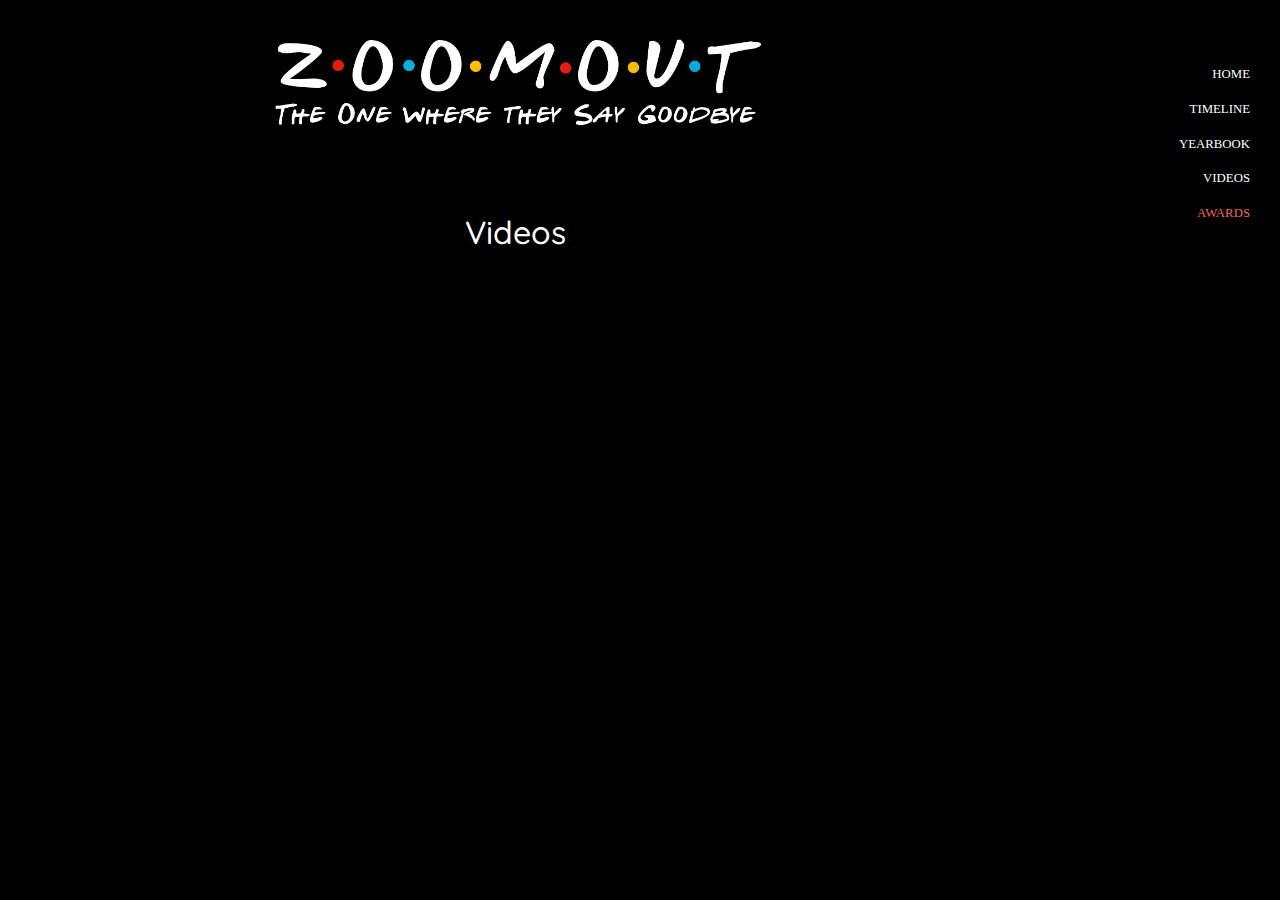
==== award.html @ 96ced358 ":lipstick: added awards page" ====
<!DOCTYPE html>
<html lang="en">
  <head>
    <title>farewell 🎁</title>
    <meta charset="utf-8" />
    <meta
      name="viewport"
      content="width=device-width, initial-scale=1, shrink-to-fit=no"
    />

    <link
      href="https://fonts.googleapis.com/css?family=Quicksand:300,400,500,700,900"
      rel="stylesheet"
    />
    <link rel="stylesheet" href="fonts/icomoon/style.css" />

    <link rel="stylesheet" href="css/bootstrap.min.css" />
    <link rel="stylesheet" href="css/magnific-popup.css" />
    <link rel="stylesheet" href="css/jquery-ui.css" />
    <link rel="stylesheet" href="css/owl.carousel.min.css" />
    <link rel="stylesheet" href="css/owl.theme.default.min.css" />

    <link rel="stylesheet" href="css/bootstrap-datepicker.css" />

    <link rel="stylesheet" href="fonts/flaticon/font/flaticon.css" />

    <link rel="stylesheet" href="css/aos.css" />
    <link rel="stylesheet" href="css/fancybox.min.css" />

    <link rel="stylesheet" href="css/style.css" />

    <!-- ZoomOut CSS & font-->
    <link rel="stylesheet" href="./css/zoomOut.css" />
    <link href="//db.onlinewebfonts.com/c/0b7d8a39b62b28cf0cfe3cea90b8baa3?family=Gabriel+Weiss'+Friends+Font" rel="stylesheet" type="text/css"/>

    <link
      rel="stylesheet"
      href="./js/venobox/venobox.css"
      type="text/css"
      media="screen"
    />
    <!-- <script src="https://code.jquery.com/jquery-1.11.3.js"></script> -->
  </head>

  <body>
    <!-- <div
      id="ctr"
      style="
        color: white;
        position: absolute;
        left: 50%;
        top: 50%;
        transform: translate(-50%, -50%);
        border: 5px solid #d3a304;
        border-radius: 4px;
        padding: 10px;
        text-align: center;
      "
    >
      <img
        style="width: 60%"
        ;
        src="./images/ZoomOut-White.png"
        style="width: auto"
      />
      <p>
        No matter where you are. Whether its a quarter mile away or half way
        across the world. We'll always be family.
      </p>
    </div> -->

    <!-- <div id="message"> -->
    <div class="site-wrap">
      <div class="site-mobile-menu">
        <div class="site-mobile-menu-header">
          <div class="site-mobile-menu-close mt-3">
            <span class="icon-close2 js-menu-toggle"></span>
          </div>
        </div>
        <div class="site-mobile-menu-body"></div>
      </div>

      <header class="header-bar d-flex d-lg-block align-items-center">
        <div class="site-logo">
          <!-- <a href="index.html">`ZoomOut`</a> -->
          <!-- <img
            data-aos="fade-up"
            style="width: 60%"
            ;
            src="./images/ZoomOut-White.png"
            style="width: auto"
          /> -->
        </div>

        <div
          class="d-inline-block d-xl-none ml-md-0 ml-auto py-3"
          style="position: relative; top: 3px"
        >
          <a href="#" class="site-menu-toggle js-menu-toggle text-white"
            ><span class="icon-menu h3"></span
          ></a>
        </div>

        <div class="main-menu">
          <ul class="js-clone-nav">
            <li><a href="index.html" class="font-class">Home</a></li>
            <li><a href="timeline.html" class="font-class">Timeline</a></li>
            <li><a href="photo.html" class="font-class">Yearbook</a></li>
            <li>
              <a href="videos.html" class="font-class">Videos</a>
            </li>
            <li class="active"><a href="award.html" class="font-class">Awards</a></li>
          </ul>
        </div>
      </header>
      <main class="main-content">
        <div class="container-fluid photos">
          <div class="row pt-4 mb-5 text-center">
            <div class="col-12">
              <!-- <h2 class="text-white mb-4">Farewell 2k21</h2> -->
              <img
                class="mb-4"
                src="./images/ZoomOut-White.png"
                style="width: 50%"
              />
            </div>
          </div>
          <h2 class="text-white text-center m-5">Videos</h2>
          <div class="row align-items-stretch videos">
            <!-- injecting videos here -->
          </div>
          <div class="row justify-content-center">
            <div class="col-md-12 text-center py-5"></div>
          </div>
        </div>
      </main>
    </div>
    <!-- </div> -->

    <script src="./js/jquery-3.3.1.min.js"></script>
    <script src="./js/jquery-migrate-3.0.1.min.js"></script>
    <script src="./js/jquery-ui.js"></script>
    <script src="./js/popper.min.js"></script>
    <script src="./js/bootstrap.min.js"></script>
    <script src="./js/owl.carousel.min.js"></script>
    <script src="./js/jquery.stellar.min.js"></script>
    <script src="./js/jquery.countdown.min.js"></script>
    <script src="./js/jquery.magnific-popup.min.js"></script>
    <script src="./js/bootstrap-datepicker.min.js"></script>
    <script src="./js/aos.js"></script>
    <script src="./js/jquery.fancybox.min.js"></script>
    <script type="text/javascript" src="./js/venobox/venobox.min.js"></script>
    <script src="./js/main.js"></script>
    <script src=".//js/display.image.js"></script>
  </body>
</html>
---- fonts/icomoon/style.css ----
@font-face {
  font-family: 'icomoon';
  src:  url('fonts/icomoon.eot?10si43');
  src:  url('fonts/icomoon.eot?10si43#iefix') format('embedded-opentype'),
    url('fonts/icomoon.ttf?10si43') format('truetype'),
    url('fonts/icomoon.woff?10si43') format('woff'),
    url('fonts/icomoon.svg?10si43#icomoon') format('svg');
  font-weight: normal;
  font-style: normal;
}

[class^="icon-"], [class*=" icon-"] {
  /* use !important to prevent issues with browser extensions that change fonts */
  font-family: 'icomoon' !important;
  speak-as: none;
  font-style: normal;
  font-weight: normal;
  font-variant: normal;
  text-transform: none;
  line-height: 1;

  /* Better Font Rendering =========== */
  -webkit-font-smoothing: antialiased;
  -moz-osx-font-smoothing: grayscale;
}

.icon-asterisk:before {
  content: "\f069";
}
.icon-plus:before {
  content: "\f067";
}
.icon-question:before {
  content: "\f128";
}
.icon-minus:before {
  content: "\f068";
}
.icon-glass:before {
  content: "\f000";
}
.icon-music:before {
  content: "\f001";
}
.icon-search:before {
  content: "\f002";
}
.icon-envelope-o:before {
  content: "\f003";
}
.icon-heart:before {
  content: "\f004";
}
.icon-star:before {
  content: "\f005";
}
.icon-star-o:before {
  content: "\f006";
}
.icon-user:before {
  content: "\f007";
}
.icon-film:before {
  content: "\f008";
}
.icon-th-large:before {
  content: "\f009";
}
.icon-th:before {
  content: "\f00a";
}
.icon-th-list:before {
  content: "\f00b";
}
.icon-check:before {
  content: "\f00c";
}
.icon-close:before {
  content: "\f00d";
}
.icon-remove:before {
  content: "\f00d";
}
.icon-times:before {
  content: "\f00d";
}
.icon-search-plus:before {
  content: "\f00e";
}
.icon-search-minus:before {
  content: "\f010";
}
.icon-power-off:before {
  content: "\f011";
}
.icon-signal:before {
  content: "\f012";
}
.icon-cog:before {
  content: "\f013";
}
.icon-gear:before {
  content: "\f013";
}
.icon-trash-o:before {
  content: "\f014";
}
.icon-home:before {
  content: "\f015";
}
.icon-file-o:before {
  content: "\f016";
}
.icon-clock-o:before {
  content: "\f017";
}
.icon-road:before {
  content: "\f018";
}
.icon-download:before {
  content: "\f019";
}
.icon-arrow-circle-o-down:before {
  content: "\f01a";
}
.icon-arrow-circle-o-up:before {
  content: "\f01b";
}
.icon-inbox:before {
  content: "\f01c";
}
.icon-play-circle-o:before {
  content: "\f01d";
}
.icon-repeat:before {
  content: "\f01e";
}
.icon-rotate-right:before {
  content: "\f01e";
}
.icon-refresh:before {
  content: "\f021";
}
.icon-list-alt:before {
  content: "\f022";
}
.icon-lock:before {
  content: "\f023";
}
.icon-flag:before {
  content: "\f024";
}
.icon-headphones:before {
  content: "\f025";
}
.icon-volume-off:before {
  content: "\f026";
}
.icon-volume-down:before {
  content: "\f027";
}
.icon-volume-up:before {
  content: "\f028";
}
.icon-qrcode:before {
  content: "\f029";
}
.icon-barcode:before {
  content: "\f02a";
}
.icon-tag:before {
  content: "\f02b";
}
.icon-tags:before {
  content: "\f02c";
}
.icon-book:before {
  content: "\f02d";
}
.icon-bookmark:before {
  content: "\f02e";
}
.icon-print:before {
  content: "\f02f";
}
.icon-camera:before {
  content: "\f030";
}
.icon-font:before {
  content: "\f031";
}
.icon-bold:before {
  content: "\f032";
}
.icon-italic:before {
  content: "\f033";
}
.icon-text-height:before {
  content: "\f034";
}
.icon-text-width:before {
  content: "\f035";
}
.icon-align-left:before {
  content: "\f036";
}
.icon-align-center:before {
  content: "\f037";
}
.icon-align-right:before {
  content: "\f038";
}
.icon-align-justify:before {
  content: "\f039";
}
.icon-list:before {
  content: "\f03a";
}
.icon-dedent:before {
  content: "\f03b";
}
.icon-outdent:before {
  content: "\f03b";
}
.icon-indent:before {
  content: "\f03c";
}
.icon-video-camera:before {
  content: "\f03d";
}
.icon-image:before {
  content: "\f03e";
}
.icon-photo:before {
  content: "\f03e";
}
.icon-picture-o:before {
  content: "\f03e";
}
.icon-pencil:before {
  content: "\f040";
}
.icon-map-marker:before {
  content: "\f041";
}
.icon-adjust:before {
  content: "\f042";
}
.icon-tint:before {
  content: "\f043";
}
.icon-edit:before {
  content: "\f044";
}
.icon-pencil-square-o:before {
  content: "\f044";
}
.icon-share-square-o:before {
  content: "\f045";
}
.icon-check-square-o:before {
  content: "\f046";
}
.icon-arrows:before {
  content: "\f047";
}
.icon-step-backward:before {
  content: "\f048";
}
.icon-fast-backward:before {
  content: "\f049";
}
.icon-backward:before {
  content: "\f04a";
}
.icon-play:before {
  content: "\f04b";
}
.icon-pause:before {
  content: "\f04c";
}
.icon-stop:before {
  content: "\f04d";
}
.icon-forward:before {
  content: "\f04e";
}
.icon-fast-forward:before {
  content: "\f050";
}
.icon-step-forward:before {
  content: "\f051";
}
.icon-eject:before {
  content: "\f052";
}
.icon-chevron-left:before {
  content: "\f053";
}
.icon-chevron-right:before {
  content: "\f054";
}
.icon-plus-circle:before {
  content: "\f055";
}
.icon-minus-circle:before {
  content: "\f056";
}
.icon-times-circle:before {
  content: "\f057";
}
.icon-check-circle:before {
  content: "\f058";
}
.icon-question-circle:before {
  content: "\f059";
}
.icon-info-circle:before {
  content: "\f05a";
}
.icon-crosshairs:before {
  content: "\f05b";
}
.icon-times-circle-o:before {
  content: "\f05c";
}
.icon-check-circle-o:before {
  content: "\f05d";
}
.icon-ban:before {
  content: "\f05e";
}
.icon-arrow-left:before {
  content: "\f060";
}
.icon-arrow-right:before {
  content: "\f061";
}
.icon-arrow-up:before {
  content: "\f062";
}
.icon-arrow-down:before {
  content: "\f063";
}
.icon-mail-forward:before {
  content: "\f064";
}
.icon-share:before {
  content: "\f064";
}
.icon-expand:before {
  content: "\f065";
}
.icon-compress:before {
  content: "\f066";
}
.icon-exclamation-circle:before {
  content: "\f06a";
}
.icon-gift:before {
  content: "\f06b";
}
.icon-leaf:before {
  content: "\f06c";
}
.icon-fire:before {
  content: "\f06d";
}
.icon-eye:before {
  content: "\f06e";
}
.icon-eye-slash:before {
  content: "\f070";
}
.icon-exclamation-triangle:before {
  content: "\f071";
}
.icon-warning:before {
  content: "\f071";
}
.icon-plane:before {
  content: "\f072";
}
.icon-calendar:before {
  content: "\f073";
}
.icon-random:before {
  content: "\f074";
}
.icon-comment:before {
  content: "\f075";
}
.icon-magnet:before {
  content: "\f076";
}
.icon-chevron-up:before {
  content: "\f077";
}
.icon-chevron-down:before {
  content: "\f078";
}
.icon-retweet:before {
  content: "\f079";
}
.icon-shopping-cart:before {
  content: "\f07a";
}
.icon-folder:before {
  content: "\f07b";
}
.icon-folder-open:before {
  content: "\f07c";
}
.icon-arrows-v:before {
  content: "\f07d";
}
.icon-arrows-h:before {
  content: "\f07e";
}
.icon-bar-chart:before {
  content: "\f080";
}
.icon-bar-chart-o:before {
  content: "\f080";
}
.icon-twitter-square:before {
  content: "\f081";
}
.icon-facebook-square:before {
  content: "\f082";
}
.icon-camera-retro:before {
  content: "\f083";
}
.icon-key:before {
  content: "\f084";
}
.icon-cogs:before {
  content: "\f085";
}
.icon-gears:before {
  content: "\f085";
}
.icon-comments:before {
  content: "\f086";
}
.icon-thumbs-o-up:before {
  content: "\f087";
}
.icon-thumbs-o-down:before {
  content: "\f088";
}
.icon-star-half:before {
  content: "\f089";
}
.icon-heart-o:before {
  content: "\f08a";
}
.icon-sign-out:before {
  content: "\f08b";
}
.icon-linkedin-square:before {
  content: "\f08c";
}
.icon-thumb-tack:before {
  content: "\f08d";
}
.icon-external-link:before {
  content: "\f08e";
}
.icon-sign-in:before {
  content: "\f090";
}
.icon-trophy:before {
  content: "\f091";
}
.icon-github-square:before {
  content: "\f092";
}
.icon-upload:before {
  content: "\f093";
}
.icon-lemon-o:before {
  content: "\f094";
}
.icon-phone:before {
  content: "\f095";
}
.icon-square-o:before {
  content: "\f096";
}
.icon-bookmark-o:before {
  content: "\f097";
}
.icon-phone-square:before {
  content: "\f098";
}
.icon-twitter:before {
  content: "\f099";
}
.icon-facebook:before {
  content: "\f09a";
}
.icon-facebook-f:before {
  content: "\f09a";
}
.icon-github:before {
  content: "\f09b";
}
.icon-unlock:before {
  content: "\f09c";
}
.icon-credit-card:before {
  content: "\f09d";
}
.icon-feed:before {
  content: "\f09e";
}
.icon-rss:before {
  content: "\f09e";
}
.icon-hdd-o:before {
  content: "\f0a0";
}
.icon-bullhorn:before {
  content: "\f0a1";
}
.icon-bell-o:before {
  content: "\f0a2";
}
.icon-certificate:before {
  content: "\f0a3";
}
.icon-hand-o-right:before {
  content: "\f0a4";
}
.icon-hand-o-left:before {
  content: "\f0a5";
}
.icon-hand-o-up:before {
  content: "\f0a6";
}
.icon-hand-o-down:before {
  content: "\f0a7";
}
.icon-arrow-circle-left:before {
  content: "\f0a8";
}
.icon-arrow-circle-right:before {
  content: "\f0a9";
}
.icon-arrow-circle-up:before {
  content: "\f0aa";
}
.icon-arrow-circle-down:before {
  content: "\f0ab";
}
.icon-globe:before {
  content: "\f0ac";
}
.icon-wrench:before {
  content: "\f0ad";
}
.icon-tasks:before {
  content: "\f0ae";
}
.icon-filter:before {
  content: "\f0b0";
}
.icon-briefcase:before {
  content: "\f0b1";
}
.icon-arrows-alt:before {
  content: "\f0b2";
}
.icon-group:before {
  content: "\f0c0";
}
.icon-users:before {
  content: "\f0c0";
}
.icon-chain:before {
  content: "\f0c1";
}
.icon-link:before {
  content: "\f0c1";
}
.icon-cloud:before {
  content: "\f0c2";
}
.icon-flask:before {
  content: "\f0c3";
}
.icon-cut:before {
  content: "\f0c4";
}
.icon-scissors:before {
  content: "\f0c4";
}
.icon-copy:before {
  content: "\f0c5";
}
.icon-files-o:before {
  content: "\f0c5";
}
.icon-paperclip:before {
  content: "\f0c6";
}
.icon-floppy-o:before {
  content: "\f0c7";
}
.icon-save:before {
  content: "\f0c7";
}
.icon-square:before {
  content: "\f0c8";
}
.icon-bars:before {
  content: "\f0c9";
}
.icon-navicon:before {
  content: "\f0c9";
}
.icon-reorder:before {
  content: "\f0c9";
}
.icon-list-ul:before {
  content: "\f0ca";
}
.icon-list-ol:before {
  content: "\f0cb";
}
.icon-strikethrough:before {
  content: "\f0cc";
}
.icon-underline:before {
  content: "\f0cd";
}
.icon-table:before {
  content: "\f0ce";
}
.icon-magic:before {
  content: "\f0d0";
}
.icon-truck:before {
  content: "\f0d1";
}
.icon-pinterest:before {
  content: "\f0d2";
}
.icon-pinterest-square:before {
  content: "\f0d3";
}
.icon-google-plus-square:before {
  content: "\f0d4";
}
.icon-google-plus:before {
  content: "\f0d5";
}
.icon-money:before {
  content: "\f0d6";
}
.icon-caret-down:before {
  content: "\f0d7";
}
.icon-caret-up:before {
  content: "\f0d8";
}
.icon-caret-left:before {
  content: "\f0d9";
}
.icon-caret-right:before {
  content: "\f0da";
}
.icon-columns:before {
  content: "\f0db";
}
.icon-sort:before {
  content: "\f0dc";
}
.icon-unsorted:before {
  content: "\f0dc";
}
.icon-sort-desc:before {
  content: "\f0dd";
}
.icon-sort-down:before {
  content: "\f0dd";
}
.icon-sort-asc:before {
  content: "\f0de";
}
.icon-sort-up:before {
  content: "\f0de";
}
.icon-envelope:before {
  content: "\f0e0";
}
.icon-linkedin:before {
  content: "\f0e1";
}
.icon-rotate-left:before {
  content: "\f0e2";
}
.icon-undo:before {
  content: "\f0e2";
}
.icon-gavel:before {
  content: "\f0e3";
}
.icon-legal:before {
  content: "\f0e3";
}
.icon-dashboard:before {
  content: "\f0e4";
}
.icon-tachometer:before {
  content: "\f0e4";
}
.icon-comment-o:before {
  content: "\f0e5";
}
.icon-comments-o:before {
  content: "\f0e6";
}
.icon-bolt:before {
  content: "\f0e7";
}
.icon-flash:before {
  content: "\f0e7";
}
.icon-sitemap:before {
  content: "\f0e8";
}
.icon-umbrella:before {
  content: "\f0e9";
}
.icon-clipboard:before {
  content: "\f0ea";
}
.icon-paste:before {
  content: "\f0ea";
}
.icon-lightbulb-o:before {
  content: "\f0eb";
}
.icon-exchange:before {
  content: "\f0ec";
}
.icon-cloud-download:before {
  content: "\f0ed";
}
.icon-cloud-upload:before {
  content: "\f0ee";
}
.icon-user-md:before {
  content: "\f0f0";
}
.icon-stethoscope:before {
  content: "\f0f1";
}
.icon-suitcase:before {
  content: "\f0f2";
}
.icon-bell:before {
  content: "\f0f3";
}
.icon-coffee:before {
  content: "\f0f4";
}
.icon-cutlery:before {
  content: "\f0f5";
}
.icon-file-text-o:before {
  content: "\f0f6";
}
.icon-building-o:before {
  content: "\f0f7";
}
.icon-hospital-o:before {
  content: "\f0f8";
}
.icon-ambulance:before {
  content: "\f0f9";
}
.icon-medkit:before {
  content: "\f0fa";
}
.icon-fighter-jet:before {
  content: "\f0fb";
}
.icon-beer:before {
  content: "\f0fc";
}
.icon-h-square:before {
  content: "\f0fd";
}
.icon-plus-square:before {
  content: "\f0fe";
}
.icon-angle-double-left:before {
  content: "\f100";
}
.icon-angle-double-right:before {
  content: "\f101";
}
.icon-angle-double-up:before {
  content: "\f102";
}
.icon-angle-double-down:before {
  content: "\f103";
}
.icon-angle-left:before {
  content: "\f104";
}
.icon-angle-right:before {
  content: "\f105";
}
.icon-angle-up:before {
  content: "\f106";
}
.icon-angle-down:before {
  content: "\f107";
}
.icon-desktop:before {
  content: "\f108";
}
.icon-laptop:before {
  content: "\f109";
}
.icon-tablet:before {
  content: "\f10a";
}
.icon-mobile:before {
  content: "\f10b";
}
.icon-mobile-phone:before {
  content: "\f10b";
}
.icon-circle-o:before {
  content: "\f10c";
}
.icon-quote-left:before {
  content: "\f10d";
}
.icon-quote-right:before {
  content: "\f10e";
}
.icon-spinner:before {
  content: "\f110";
}
.icon-circle:before {
  content: "\f111";
}
.icon-mail-reply:before {
  content: "\f112";
}
.icon-reply:before {
  content: "\f112";
}
.icon-github-alt:before {
  content: "\f113";
}
.icon-folder-o:before {
  content: "\f114";
}
.icon-folder-open-o:before {
  content: "\f115";
}
.icon-smile-o:before {
  content: "\f118";
}
.icon-frown-o:before {
  content: "\f119";
}
.icon-meh-o:before {
  content: "\f11a";
}
.icon-gamepad:before {
  content: "\f11b";
}
.icon-keyboard-o:before {
  content: "\f11c";
}
.icon-flag-o:before {
  content: "\f11d";
}
.icon-flag-checkered:before {
  content: "\f11e";
}
.icon-terminal:before {
  content: "\f120";
}
.icon-code:before {
  content: "\f121";
}
.icon-mail-reply-all:before {
  content: "\f122";
}
.icon-reply-all:before {
  content: "\f122";
}
.icon-star-half-empty:before {
  content: "\f123";
}
.icon-star-half-full:before {
  content: "\f123";
}
.icon-star-half-o:before {
  content: "\f123";
}
.icon-location-arrow:before {
  content: "\f124";
}
.icon-crop:before {
  content: "\f125";
}
.icon-code-fork:before {
  content: "\f126";
}
.icon-chain-broken:before {
  content: "\f127";
}
.icon-unlink:before {
  content: "\f127";
}
.icon-info:before {
  content: "\f129";
}
.icon-exclamation:before {
  content: "\f12a";
}
.icon-superscript:before {
  content: "\f12b";
}
.icon-subscript:before {
  content: "\f12c";
}
.icon-eraser:before {
  content: "\f12d";
}
.icon-puzzle-piece:before {
  content: "\f12e";
}
.icon-microphone:before {
  content: "\f130";
}
.icon-microphone-slash:before {
  content: "\f131";
}
.icon-shield:before {
  content: "\f132";
}
.icon-calendar-o:before {
  content: "\f133";
}
.icon-fire-extinguisher:before {
  content: "\f134";
}
.icon-rocket:before {
  content: "\f135";
}
.icon-maxcdn:before {
  content: "\f136";
}
.icon-chevron-circle-left:before {
  content: "\f137";
}
.icon-chevron-circle-right:before {
  content: "\f138";
}
.icon-chevron-circle-up:before {
  content: "\f139";
}
.icon-chevron-circle-down:before {
  content: "\f13a";
}
.icon-html5:before {
  content: "\f13b";
}
.icon-css3:before {
  content: "\f13c";
}
.icon-anchor:before {
  content: "\f13d";
}
.icon-unlock-alt:before {
  content: "\f13e";
}
.icon-bullseye:before {
  content: "\f140";
}
.icon-ellipsis-h:before {
  content: "\f141";
}
.icon-ellipsis-v:before {
  content: "\f142";
}
.icon-rss-square:before {
  content: "\f143";
}
.icon-play-circle:before {
  content: "\f144";
}
.icon-ticket:before {
  content: "\f145";
}
.icon-minus-square:before {
  content: "\f146";
}
.icon-minus-square-o:before {
  content: "\f147";
}
.icon-level-up:before {
  content: "\f148";
}
.icon-level-down:before {
  content: "\f149";
}
.icon-check-square:before {
  content: "\f14a";
}
.icon-pencil-square:before {
  content: "\f14b";
}
.icon-external-link-square:before {
  content: "\f14c";
}
.icon-share-square:before {
  content: "\f14d";
}
.icon-compass:before {
  content: "\f14e";
}
.icon-caret-square-o-down:before {
  content: "\f150";
}
.icon-toggle-down:before {
  content: "\f150";
}
.icon-caret-square-o-up:before {
  content: "\f151";
}
.icon-toggle-up:before {
  content: "\f151";
}
.icon-caret-square-o-right:before {
  content: "\f152";
}
.icon-toggle-right:before {
  content: "\f152";
}
.icon-eur:before {
  content: "\f153";
}
.icon-euro:before {
  content: "\f153";
}
.icon-gbp:before {
  content: "\f154";
}
.icon-dollar:before {
  content: "\f155";
}
.icon-usd:before {
  content: "\f155";
}
.icon-inr:before {
  content: "\f156";
}
.icon-rupee:before {
  content: "\f156";
}
.icon-cny:before {
  content: "\f157";
}
.icon-jpy:before {
  content: "\f157";
}
.icon-rmb:before {
  content: "\f157";
}
.icon-yen:before {
  content: "\f157";
}
.icon-rouble:before {
  content: "\f158";
}
.icon-rub:before {
  content: "\f158";
}
.icon-ruble:before {
  content: "\f158";
}
.icon-krw:before {
  content: "\f159";
}
.icon-won:before {
  content: "\f159";
}
.icon-bitcoin:before {
  content: "\f15a";
}
.icon-btc:before {
  content: "\f15a";
}
.icon-file:before {
  content: "\f15b";
}
.icon-file-text:before {
  content: "\f15c";
}
.icon-sort-alpha-asc:before {
  content: "\f15d";
}
.icon-sort-alpha-desc:before {
  content: "\f15e";
}
.icon-sort-amount-asc:before {
  content: "\f160";
}
.icon-sort-amount-desc:before {
  content: "\f161";
}
.icon-sort-numeric-asc:before {
  content: "\f162";
}
.icon-sort-numeric-desc:before {
  content: "\f163";
}
.icon-thumbs-up:before {
  content: "\f164";
}
.icon-thumbs-down:before {
  content: "\f165";
}
.icon-youtube-square:before {
  content: "\f166";
}
.icon-youtube:before {
  content: "\f167";
}
.icon-xing:before {
  content: "\f168";
}
.icon-xing-square:before {
  content: "\f169";
}
.icon-youtube-play:before {
  content: "\f16a";
}
.icon-dropbox:before {
  content: "\f16b";
}
.icon-stack-overflow:before {
  content: "\f16c";
}
.icon-instagram:before {
  content: "\f16d";
}
.icon-flickr:before {
  content: "\f16e";
}
.icon-adn:before {
  content: "\f170";
}
.icon-bitbucket:before {
  content: "\f171";
}
.icon-bitbucket-square:before {
  content: "\f172";
}
.icon-tumblr:before {
  content: "\f173";
}
.icon-tumblr-square:before {
  content: "\f174";
}
.icon-long-arrow-down:before {
  content: "\f175";
}
.icon-long-arrow-up:before {
  content: "\f176";
}
.icon-long-arrow-left:before {
  content: "\f177";
}
.icon-long-arrow-right:before {
  content: "\f178";
}
.icon-apple:before {
  content: "\f179";
}
.icon-windows:before {
  content: "\f17a";
}
.icon-android:before {
  content: "\f17b";
}
.icon-linux:before {
  content: "\f17c";
}
.icon-dribbble:before {
  content: "\f17d";
}
.icon-skype:before {
  content: "\f17e";
}
.icon-foursquare:before {
  content: "\f180";
}
.icon-trello:before {
  content: "\f181";
}
.icon-female:before {
  content: "\f182";
}
.icon-male:before {
  content: "\f183";
}
.icon-gittip:before {
  content: "\f184";
}
.icon-gratipay:before {
  content: "\f184";
}
.icon-sun-o:before {
  content: "\f185";
}
.icon-moon-o:before {
  content: "\f186";
}
.icon-archive:before {
  content: "\f187";
}
.icon-bug:before {
  content: "\f188";
}
.icon-vk:before {
  content: "\f189";
}
.icon-weibo:before {
  content: "\f18a";
}
.icon-renren:before {
  content: "\f18b";
}
.icon-pagelines:before {
  content: "\f18c";
}
.icon-stack-exchange:before {
  content: "\f18d";
}
.icon-arrow-circle-o-right:before {
  content: "\f18e";
}
.icon-arrow-circle-o-left:before {
  content: "\f190";
}
.icon-caret-square-o-left:before {
  content: "\f191";
}
.icon-toggle-left:before {
  content: "\f191";
}
.icon-dot-circle-o:before {
  content: "\f192";
}
.icon-wheelchair:before {
  content: "\f193";
}
.icon-vimeo-square:before {
  content: "\f194";
}
.icon-try:before {
  content: "\f195";
}
.icon-turkish-lira:before {
  content: "\f195";
}
.icon-plus-square-o:before {
  content: "\f196";
}
.icon-space-shuttle:before {
  content: "\f197";
}
.icon-slack:before {
  content: "\f198";
}
.icon-envelope-square:before {
  content: "\f199";
}
.icon-wordpress:before {
  content: "\f19a";
}
.icon-openid:before {
  content: "\f19b";
}
.icon-bank:before {
  content: "\f19c";
}
.icon-institution:before {
  content: "\f19c";
}
.icon-university:before {
  content: "\f19c";
}
.icon-graduation-cap:before {
  content: "\f19d";
}
.icon-mortar-board:before {
  content: "\f19d";
}
.icon-yahoo:before {
  content: "\f19e";
}
.icon-google:before {
  content: "\f1a0";
}
.icon-reddit:before {
  content: "\f1a1";
}
.icon-reddit-square:before {
  content: "\f1a2";
}
.icon-stumbleupon-circle:before {
  content: "\f1a3";
}
.icon-stumbleupon:before {
  content: "\f1a4";
}
.icon-delicious:before {
  content: "\f1a5";
}
.icon-digg:before {
  content: "\f1a6";
}
.icon-pied-piper-pp:before {
  content: "\f1a7";
}
.icon-pied-piper-alt:before {
  content: "\f1a8";
}
.icon-drupal:before {
  content: "\f1a9";
}
.icon-joomla:before {
  content: "\f1aa";
}
.icon-language:before {
  content: "\f1ab";
}
.icon-fax:before {
  content: "\f1ac";
}
.icon-building:before {
  content: "\f1ad";
}
.icon-child:before {
  content: "\f1ae";
}
.icon-paw:before {
  content: "\f1b0";
}
.icon-spoon:before {
  content: "\f1b1";
}
.icon-cube:before {
  content: "\f1b2";
}
.icon-cubes:before {
  content: "\f1b3";
}
.icon-behance:before {
  content: "\f1b4";
}
.icon-behance-square:before {
  content: "\f1b5";
}
.icon-steam:before {
  content: "\f1b6";
}
.icon-steam-square:before {
  content: "\f1b7";
}
.icon-recycle:before {
  content: "\f1b8";
}
.icon-automobile:before {
  content: "\f1b9";
}
.icon-car:before {
  content: "\f1b9";
}
.icon-cab:before {
  content: "\f1ba";
}
.icon-taxi:before {
  content: "\f1ba";
}
.icon-tree:before {
  content: "\f1bb";
}
.icon-spotify:before {
  content: "\f1bc";
}
.icon-deviantart:before {
  content: "\f1bd";
}
.icon-soundcloud:before {
  content: "\f1be";
}
.icon-database:before {
  content: "\f1c0";
}
.icon-file-pdf-o:before {
  content: "\f1c1";
}
.icon-file-word-o:before {
  content: "\f1c2";
}
.icon-file-excel-o:before {
  content: "\f1c3";
}
.icon-file-powerpoint-o:before {
  content: "\f1c4";
}
.icon-file-image-o:before {
  content: "\f1c5";
}
.icon-file-photo-o:before {
  content: "\f1c5";
}
.icon-file-picture-o:before {
  content: "\f1c5";
}
.icon-file-archive-o:before {
  content: "\f1c6";
}
.icon-file-zip-o:before {
  content: "\f1c6";
}
.icon-file-audio-o:before {
  content: "\f1c7";
}
.icon-file-sound-o:before {
  content: "\f1c7";
}
.icon-file-movie-o:before {
  content: "\f1c8";
}
.icon-file-video-o:before {
  content: "\f1c8";
}
.icon-file-code-o:before {
  content: "\f1c9";
}
.icon-vine:before {
  content: "\f1ca";
}
.icon-codepen:before {
  content: "\f1cb";
}
.icon-jsfiddle:before {
  content: "\f1cc";
}
.icon-life-bouy:before {
  content: "\f1cd";
}
.icon-life-buoy:before {
  content: "\f1cd";
}
.icon-life-ring:before {
  content: "\f1cd";
}
.icon-life-saver:before {
  content: "\f1cd";
}
.icon-support:before {
  content: "\f1cd";
}
.icon-circle-o-notch:before {
  content: "\f1ce";
}
.icon-ra:before {
  content: "\f1d0";
}
.icon-rebel:before {
  content: "\f1d0";
}
.icon-resistance:before {
  content: "\f1d0";
}
.icon-empire:before {
  content: "\f1d1";
}
.icon-ge:before {
  content: "\f1d1";
}
.icon-git-square:before {
  content: "\f1d2";
}
.icon-git:before {
  content: "\f1d3";
}
.icon-hacker-news:before {
  content: "\f1d4";
}
.icon-y-combinator-square:before {
  content: "\f1d4";
}
.icon-yc-square:before {
  content: "\f1d4";
}
.icon-tencent-weibo:before {
  content: "\f1d5";
}
.icon-qq:before {
  content: "\f1d6";
}
.icon-wechat:before {
  content: "\f1d7";
}
.icon-weixin:before {
  content: "\f1d7";
}
.icon-paper-plane:before {
  content: "\f1d8";
}
.icon-send:before {
  content: "\f1d8";
}
.icon-paper-plane-o:before {
  content: "\f1d9";
}
.icon-send-o:before {
  content: "\f1d9";
}
.icon-history:before {
  content: "\f1da";
}
.icon-circle-thin:before {
  content: "\f1db";
}
.icon-header:before {
  content: "\f1dc";
}
.icon-paragraph:before {
  content: "\f1dd";
}
.icon-sliders:before {
  content: "\f1de";
}
.icon-share-alt:before {
  content: "\f1e0";
}
.icon-share-alt-square:before {
  content: "\f1e1";
}
.icon-bomb:before {
  content: "\f1e2";
}
.icon-futbol-o:before {
  content: "\f1e3";
}
.icon-soccer-ball-o:before {
  content: "\f1e3";
}
.icon-tty:before {
  content: "\f1e4";
}
.icon-binoculars:before {
  content: "\f1e5";
}
.icon-plug:before {
  content: "\f1e6";
}
.icon-slideshare:before {
  content: "\f1e7";
}
.icon-twitch:before {
  content: "\f1e8";
}
.icon-yelp:before {
  content: "\f1e9";
}
.icon-newspaper-o:before {
  content: "\f1ea";
}
.icon-wifi:before {
  content: "\f1eb";
}
.icon-calculator:before {
  content: "\f1ec";
}
.icon-paypal:before {
  content: "\f1ed";
}
.icon-google-wallet:before {
  content: "\f1ee";
}
.icon-cc-visa:before {
  content: "\f1f0";
}
.icon-cc-mastercard:before {
  content: "\f1f1";
}
.icon-cc-discover:before {
  content: "\f1f2";
}
.icon-cc-amex:before {
  content: "\f1f3";
}
.icon-cc-paypal:before {
  content: "\f1f4";
}
.icon-cc-stripe:before {
  content: "\f1f5";
}
.icon-bell-slash:before {
  content: "\f1f6";
}
.icon-bell-slash-o:before {
  content: "\f1f7";
}
.icon-trash:before {
  content: "\f1f8";
}
.icon-copyright:before {
  content: "\f1f9";
}
.icon-at:before {
  content: "\f1fa";
}
.icon-eyedropper:before {
  content: "\f1fb";
}
.icon-paint-brush:before {
  content: "\f1fc";
}
.icon-birthday-cake:before {
  content: "\f1fd";
}
.icon-area-chart:before {
  content: "\f1fe";
}
.icon-pie-chart:before {
  content: "\f200";
}
.icon-line-chart:before {
  content: "\f201";
}
.icon-lastfm:before {
  content: "\f202";
}
.icon-lastfm-square:before {
  content: "\f203";
}
.icon-toggle-off:before {
  content: "\f204";
}
.icon-toggle-on:before {
  content: "\f205";
}
.icon-bicycle:before {
  content: "\f206";
}
.icon-bus:before {
  content: "\f207";
}
.icon-ioxhost:before {
  content: "\f208";
}
.icon-angellist:before {
  content: "\f209";
}
.icon-cc:before {
  content: "\f20a";
}
.icon-ils:before {
  content: "\f20b";
}
.icon-shekel:before {
  content: "\f20b";
}
.icon-sheqel:before {
  content: "\f20b";
}
.icon-meanpath:before {
  content: "\f20c";
}
.icon-buysellads:before {
  content: "\f20d";
}
.icon-connectdevelop:before {
  content: "\f20e";
}
.icon-dashcube:before {
  content: "\f210";
}
.icon-forumbee:before {
  content: "\f211";
}
.icon-leanpub:before {
  content: "\f212";
}
.icon-sellsy:before {
  content: "\f213";
}
.icon-shirtsinbulk:before {
  content: "\f214";
}
.icon-simplybuilt:before {
  content: "\f215";
}
.icon-skyatlas:before {
  content: "\f216";
}
.icon-cart-plus:before {
  content: "\f217";
}
.icon-cart-arrow-down:before {
  content: "\f218";
}
.icon-diamond:before {
  content: "\f219";
}
.icon-ship:before {
  content: "\f21a";
}
.icon-user-secret:before {
  content: "\f21b";
}
.icon-motorcycle:before {
  content: "\f21c";
}
.icon-street-view:before {
  content: "\f21d";
}
.icon-heartbeat:before {
  content: "\f21e";
}
.icon-venus:before {
  content: "\f221";
}
.icon-mars:before {
  content: "\f222";
}
.icon-mercury:before {
  content: "\f223";
}
.icon-intersex:before {
  content: "\f224";
}
.icon-transgender:before {
  content: "\f224";
}
.icon-transgender-alt:before {
  content: "\f225";
}
.icon-venus-double:before {
  content: "\f226";
}
.icon-mars-double:before {
  content: "\f227";
}
.icon-venus-mars:before {
  content: "\f228";
}
.icon-mars-stroke:before {
  content: "\f229";
}
.icon-mars-stroke-v:before {
  content: "\f22a";
}
.icon-mars-stroke-h:before {
  content: "\f22b";
}
.icon-neuter:before {
  content: "\f22c";
}
.icon-genderless:before {
  content: "\f22d";
}
.icon-facebook-official:before {
  content: "\f230";
}
.icon-pinterest-p:before {
  content: "\f231";
}
.icon-whatsapp:before {
  content: "\f232";
}
.icon-server:before {
  content: "\f233";
}
.icon-user-plus:before {
  content: "\f234";
}
.icon-user-times:before {
  content: "\f235";
}
.icon-bed:before {
  content: "\f236";
}
.icon-hotel:before {
  content: "\f236";
}
.icon-viacoin:before {
  content: "\f237";
}
.icon-train:before {
  content: "\f238";
}
.icon-subway:before {
  content: "\f239";
}
.icon-medium:before {
  content: "\f23a";
}
.icon-y-combinator:before {
  content: "\f23b";
}
.icon-yc:before {
  content: "\f23b";
}
.icon-optin-monster:before {
  content: "\f23c";
}
.icon-opencart:before {
  content: "\f23d";
}
.icon-expeditedssl:before {
  content: "\f23e";
}
.icon-battery:before {
  content: "\f240";
}
.icon-battery-4:before {
  content: "\f240";
}
.icon-battery-full:before {
  content: "\f240";
}
.icon-battery-3:before {
  content: "\f241";
}
.icon-battery-three-quarters:before {
  content: "\f241";
}
.icon-battery-2:before {
  content: "\f242";
}
.icon-battery-half:before {
  content: "\f242";
}
.icon-battery-1:before {
  content: "\f243";
}
.icon-battery-quarter:before {
  content: "\f243";
}
.icon-battery-0:before {
  content: "\f244";
}
.icon-battery-empty:before {
  content: "\f244";
}
.icon-mouse-pointer:before {
  content: "\f245";
}
.icon-i-cursor:before {
  content: "\f246";
}
.icon-object-group:before {
  content: "\f247";
}
.icon-object-ungroup:before {
  content: "\f248";
}
.icon-sticky-note:before {
  content: "\f249";
}
.icon-sticky-note-o:before {
  content: "\f24a";
}
.icon-cc-jcb:before {
  content: "\f24b";
}
.icon-cc-diners-club:before {
  content: "\f24c";
}
.icon-clone:before {
  content: "\f24d";
}
.icon-balance-scale:before {
  content: "\f24e";
}
.icon-hourglass-o:before {
  content: "\f250";
}
.icon-hourglass-1:before {
  content: "\f251";
}
.icon-hourglass-start:before {
  content: "\f251";
}
.icon-hourglass-2:before {
  content: "\f252";
}
.icon-hourglass-half:before {
  content: "\f252";
}
.icon-hourglass-3:before {
  content: "\f253";
}
.icon-hourglass-end:before {
  content: "\f253";
}
.icon-hourglass:before {
  content: "\f254";
}
.icon-hand-grab-o:before {
  content: "\f255";
}
.icon-hand-rock-o:before {
  content: "\f255";
}
.icon-hand-paper-o:before {
  content: "\f256";
}
.icon-hand-stop-o:before {
  content: "\f256";
}
.icon-hand-scissors-o:before {
  content: "\f257";
}
.icon-hand-lizard-o:before {
  content: "\f258";
}
.icon-hand-spock-o:before {
  content: "\f259";
}
.icon-hand-pointer-o:before {
  content: "\f25a";
}
.icon-hand-peace-o:before {
  content: "\f25b";
}
.icon-trademark:before {
  content: "\f25c";
}
.icon-registered:before {
  content: "\f25d";
}
.icon-creative-commons:before {
  content: "\f25e";
}
.icon-gg:before {
  content: "\f260";
}
.icon-gg-circle:before {
  content: "\f261";
}
.icon-tripadvisor:before {
  content: "\f262";
}
.icon-odnoklassniki:before {
  content: "\f263";
}
.icon-odnoklassniki-square:before {
  content: "\f264";
}
.icon-get-pocket:before {
  content: "\f265";
}
.icon-wikipedia-w:before {
  content: "\f266";
}
.icon-safari:before {
  content: "\f267";
}
.icon-chrome:before {
  content: "\f268";
}
.icon-firefox:before {
  content: "\f269";
}
.icon-opera:before {
  content: "\f26a";
}
.icon-internet-explorer:before {
  content: "\f26b";
}
.icon-television:before {
  content: "\f26c";
}
.icon-tv:before {
  content: "\f26c";
}
.icon-contao:before {
  content: "\f26d";
}
.icon-500px:before {
  content: "\f26e";
}
.icon-amazon:before {
  content: "\f270";
}
.icon-calendar-plus-o:before {
  content: "\f271";
}
.icon-calendar-minus-o:before {
  content: "\f272";
}
.icon-calendar-times-o:before {
  content: "\f273";
}
.icon-calendar-check-o:before {
  content: "\f274";
}
.icon-industry:before {
  content: "\f275";
}
.icon-map-pin:before {
  content: "\f276";
}
.icon-map-signs:before {
  content: "\f277";
}
.icon-map-o:before {
  content: "\f278";
}
.icon-map:before {
  content: "\f279";
}
.icon-commenting:before {
  content: "\f27a";
}
.icon-commenting-o:before {
  content: "\f27b";
}
.icon-houzz:before {
  content: "\f27c";
}
.icon-vimeo:before {
  content: "\f27d";
}
.icon-black-tie:before {
  content: "\f27e";
}
.icon-fonticons:before {
  content: "\f280";
}
.icon-reddit-alien:before {
  content: "\f281";
}
.icon-edge:before {
  content: "\f282";
}
.icon-credit-card-alt:before {
  content: "\f283";
}
.icon-codiepie:before {
  content: "\f284";
}
.icon-modx:before {
  content: "\f285";
}
.icon-fort-awesome:before {
  content: "\f286";
}
.icon-usb:before {
  content: "\f287";
}
.icon-product-hunt:before {
  content: "\f288";
}
.icon-mixcloud:before {
  content: "\f289";
}
.icon-scribd:before {
  content: "\f28a";
}
.icon-pause-circle:before {
  content: "\f28b";
}
.icon-pause-circle-o:before {
  content: "\f28c";
}
.icon-stop-circle:before {
  content: "\f28d";
}
.icon-stop-circle-o:before {
  content: "\f28e";
}
.icon-shopping-bag:before {
  content: "\f290";
}
.icon-shopping-basket:before {
  content: "\f291";
}
.icon-hashtag:before {
  content: "\f292";
}
.icon-bluetooth:before {
  content: "\f293";
}
.icon-bluetooth-b:before {
  content: "\f294";
}
.icon-percent:before {
  content: "\f295";
}
.icon-gitlab:before {
  content: "\f296";
}
.icon-wpbeginner:before {
  content: "\f297";
}
.icon-wpforms:before {
  content: "\f298";
}
.icon-envira:before {
  content: "\f299";
}
.icon-universal-access:before {
  content: "\f29a";
}
.icon-wheelchair-alt:before {
  content: "\f29b";
}
.icon-question-circle-o:before {
  content: "\f29c";
}
.icon-blind:before {
  content: "\f29d";
}
.icon-audio-description:before {
  content: "\f29e";
}
.icon-volume-control-phone:before {
  content: "\f2a0";
}
.icon-braille:before {
  content: "\f2a1";
}
.icon-assistive-listening-systems:before {
  content: "\f2a2";
}
.icon-american-sign-language-interpreting:before {
  content: "\f2a3";
}
.icon-asl-interpreting:before {
  content: "\f2a3";
}
.icon-deaf:before {
  content: "\f2a4";
}
.icon-deafness:before {
  content: "\f2a4";
}
.icon-hard-of-hearing:before {
  content: "\f2a4";
}
.icon-glide:before {
  content: "\f2a5";
}
.icon-glide-g:before {
  content: "\f2a6";
}
.icon-sign-language:before {
  content: "\f2a7";
}
.icon-signing:before {
  content: "\f2a7";
}
.icon-low-vision:before {
  content: "\f2a8";
}
.icon-viadeo:before {
  content: "\f2a9";
}
.icon-viadeo-square:before {
  content: "\f2aa";
}
.icon-snapchat:before {
  content: "\f2ab";
}
.icon-snapchat-ghost:before {
  content: "\f2ac";
}
.icon-snapchat-square:before {
  content: "\f2ad";
}
.icon-pied-piper:before {
  content: "\f2ae";
}
.icon-first-order:before {
  content: "\f2b0";
}
.icon-yoast:before {
  content: "\f2b1";
}
.icon-themeisle:before {
  content: "\f2b2";
}
.icon-google-plus-circle:before {
  content: "\f2b3";
}
.icon-google-plus-official:before {
  content: "\f2b3";
}
.icon-fa:before {
  content: "\f2b4";
}
.icon-font-awesome:before {
  content: "\f2b4";
}
.icon-handshake-o:before {
  content: "\f2b5";
}
.icon-envelope-open:before {
  content: "\f2b6";
}
.icon-envelope-open-o:before {
  content: "\f2b7";
}
.icon-linode:before {
  content: "\f2b8";
}
.icon-address-book:before {
  content: "\f2b9";
}
.icon-address-book-o:before {
  content: "\f2ba";
}
.icon-address-card:before {
  content: "\f2bb";
}
.icon-vcard:before {
  content: "\f2bb";
}
.icon-address-card-o:before {
  content: "\f2bc";
}
.icon-vcard-o:before {
  content: "\f2bc";
}
.icon-user-circle:before {
  content: "\f2bd";
}
.icon-user-circle-o:before {
  content: "\f2be";
}
.icon-user-o:before {
  content: "\f2c0";
}
.icon-id-badge:before {
  content: "\f2c1";
}
.icon-drivers-license:before {
  content: "\f2c2";
}
.icon-id-card:before {
  content: "\f2c2";
}
.icon-drivers-license-o:before {
  content: "\f2c3";
}
.icon-id-card-o:before {
  content: "\f2c3";
}
.icon-quora:before {
  content: "\f2c4";
}
.icon-free-code-camp:before {
  content: "\f2c5";
}
.icon-telegram:before {
  content: "\f2c6";
}
.icon-thermometer:before {
  content: "\f2c7";
}
.icon-thermometer-4:before {
  content: "\f2c7";
}
.icon-thermometer-full:before {
  content: "\f2c7";
}
.icon-thermometer-3:before {
  content: "\f2c8";
}
.icon-thermometer-three-quarters:before {
  content: "\f2c8";
}
.icon-thermometer-2:before {
  content: "\f2c9";
}
.icon-thermometer-half:before {
  content: "\f2c9";
}
.icon-thermometer-1:before {
  content: "\f2ca";
}
.icon-thermometer-quarter:before {
  content: "\f2ca";
}
.icon-thermometer-0:before {
  content: "\f2cb";
}
.icon-thermometer-empty:before {
  content: "\f2cb";
}
.icon-shower:before {
  content: "\f2cc";
}
.icon-bath:before {
  content: "\f2cd";
}
.icon-bathtub:before {
  content: "\f2cd";
}
.icon-s15:before {
  content: "\f2cd";
}
.icon-podcast:before {
  content: "\f2ce";
}
.icon-window-maximize:before {
  content: "\f2d0";
}
.icon-window-minimize:before {
  content: "\f2d1";
}
.icon-window-restore:before {
  content: "\f2d2";
}
.icon-times-rectangle:before {
  content: "\f2d3";
}
.icon-window-close:before {
  content: "\f2d3";
}
.icon-times-rectangle-o:before {
  content: "\f2d4";
}
.icon-window-close-o:before {
  content: "\f2d4";
}
.icon-bandcamp:before {
  content: "\f2d5";
}
.icon-grav:before {
  content: "\f2d6";
}
.icon-etsy:before {
  content: "\f2d7";
}
.icon-imdb:before {
  content: "\f2d8";
}
.icon-ravelry:before {
  content: "\f2d9";
}
.icon-eercast:before {
  content: "\f2da";
}
.icon-microchip:before {
  content: "\f2db";
}
.icon-snowflake-o:before {
  content: "\f2dc";
}
.icon-superpowers:before {
  content: "\f2dd";
}
.icon-wpexplorer:before {
  content: "\f2de";
}
.icon-meetup:before {
  content: "\f2e0";
}
.icon-3d_rotation:before {
  content: "\e84d";
}
.icon-ac_unit:before {
  content: "\eb3b";
}
.icon-alarm:before {
  content: "\e855";
}
.icon-access_alarms:before {
  content: "\e191";
}
.icon-schedule:before {
  content: "\e8b5";
}
.icon-accessibility:before {
  content: "\e84e";
}
.icon-accessible:before {
  content: "\e914";
}
.icon-account_balance:before {
  content: "\e84f";
}
.icon-account_balance_wallet:before {
  content: "\e850";
}
.icon-account_box:before {
  content: "\e851";
}
.icon-account_circle:before {
  content: "\e853";
}
.icon-adb:before {
  content: "\e60e";
}
.icon-add:before {
  content: "\e145";
}
.icon-add_a_photo:before {
  content: "\e439";
}
.icon-alarm_add:before {
  content: "\e856";
}
.icon-add_alert:before {
  content: "\e003";
}
.icon-add_box:before {
  content: "\e146";
}
.icon-add_circle:before {
  content: "\e147";
}
.icon-control_point:before {
  content: "\e3ba";
}
.icon-add_location:before {
  content: "\e567";
}
.icon-add_shopping_cart:before {
  content: "\e854";
}
.icon-queue:before {
  content: "\e03c";
}
.icon-add_to_queue:before {
  content: "\e05c";
}
.icon-adjust2:before {
  content: "\e39e";
}
.icon-airline_seat_flat:before {
  content: "\e630";
}
.icon-airline_seat_flat_angled:before {
  content: "\e631";
}
.icon-airline_seat_individual_suite:before {
  content: "\e632";
}
.icon-airline_seat_legroom_extra:before {
  content: "\e633";
}
.icon-airline_seat_legroom_normal:before {
  content: "\e634";
}
.icon-airline_seat_legroom_reduced:before {
  content: "\e635";
}
.icon-airline_seat_recline_extra:before {
  content: "\e636";
}
.icon-airline_seat_recline_normal:before {
  content: "\e637";
}
.icon-flight:before {
  content: "\e539";
}
.icon-airplanemode_inactive:before {
  content: "\e194";
}
.icon-airplay:before {
  content: "\e055";
}
.icon-airport_shuttle:before {
  content: "\eb3c";
}
.icon-alarm_off:before {
  content: "\e857";
}
.icon-alarm_on:before {
  content: "\e858";
}
.icon-album:before {
  content: "\e019";
}
.icon-all_inclusive:before {
  content: "\eb3d";
}
.icon-all_out:before {
  content: "\e90b";
}
.icon-android2:before {
  content: "\e859";
}
.icon-announcement:before {
  content: "\e85a";
}
.icon-apps:before {
  content: "\e5c3";
}
.icon-archive2:before {
  content: "\e149";
}
.icon-arrow_back:before {
  content: "\e5c4";
}
.icon-arrow_downward:before {
  content: "\e5db";
}
.icon-arrow_drop_down:before {
  content: "\e5c5";
}
.icon-arrow_drop_down_circle:before {
  content: "\e5c6";
}
.icon-arrow_drop_up:before {
  content: "\e5c7";
}
.icon-arrow_forward:before {
  content: "\e5c8";
}
.icon-arrow_upward:before {
  content: "\e5d8";
}
.icon-art_track:before {
  content: "\e060";
}
.icon-aspect_ratio:before {
  content: "\e85b";
}
.icon-poll:before {
  content: "\e801";
}
.icon-assignment:before {
  content: "\e85d";
}
.icon-assignment_ind:before {
  content: "\e85e";
}
.icon-assignment_late:before {
  content: "\e85f";
}
.icon-assignment_return:before {
  content: "\e860";
}
.icon-assignment_returned:before {
  content: "\e861";
}
.icon-assignment_turned_in:before {
  content: "\e862";
}
.icon-assistant:before {
  content: "\e39f";
}
.icon-flag2:before {
  content: "\e153";
}
.icon-attach_file:before {
  content: "\e226";
}
.icon-attach_money:before {
  content: "\e227";
}
.icon-attachment:before {
  content: "\e2bc";
}
.icon-audiotrack:before {
  content: "\e3a1";
}
.icon-autorenew:before {
  content: "\e863";
}
.icon-av_timer:before {
  content: "\e01b";
}
.icon-backspace:before {
  content: "\e14a";
}
.icon-cloud_upload:before {
  content: "\e2c3";
}
.icon-battery_alert:before {
  content: "\e19c";
}
.icon-battery_charging_full:before {
  content: "\e1a3";
}
.icon-battery_std:before {
  content: "\e1a5";
}
.icon-battery_unknown:before {
  content: "\e1a6";
}
.icon-beach_access:before {
  content: "\eb3e";
}
.icon-beenhere:before {
  content: "\e52d";
}
.icon-block:before {
  content: "\e14b";
}
.icon-bluetooth2:before {
  content: "\e1a7";
}
.icon-bluetooth_searching:before {
  content: "\e1aa";
}
.icon-bluetooth_connected:before {
  content: "\e1a8";
}
.icon-bluetooth_disabled:before {
  content: "\e1a9";
}
.icon-blur_circular:before {
  content: "\e3a2";
}
.icon-blur_linear:before {
  content: "\e3a3";
}
.icon-blur_off:before {
  content: "\e3a4";
}
.icon-blur_on:before {
  content: "\e3a5";
}
.icon-class:before {
  content: "\e86e";
}
.icon-turned_in:before {
  content: "\e8e6";
}
.icon-turned_in_not:before {
  content: "\e8e7";
}
.icon-border_all:before {
  content: "\e228";
}
.icon-border_bottom:before {
  content: "\e229";
}
.icon-border_clear:before {
  content: "\e22a";
}
.icon-border_color:before {
  content: "\e22b";
}
.icon-border_horizontal:before {
  content: "\e22c";
}
.icon-border_inner:before {
  content: "\e22d";
}
.icon-border_left:before {
  content: "\e22e";
}
.icon-border_outer:before {
  content: "\e22f";
}
.icon-border_right:before {
  content: "\e230";
}
.icon-border_style:before {
  content: "\e231";
}
.icon-border_top:before {
  content: "\e232";
}
.icon-border_vertical:before {
  content: "\e233";
}
.icon-branding_watermark:before {
  content: "\e06b";
}
.icon-brightness_1:before {
  content: "\e3a6";
}
.icon-brightness_2:before {
  content: "\e3a7";
}
.icon-brightness_3:before {
  content: "\e3a8";
}
.icon-brightness_4:before {
  content: "\e3a9";
}
.icon-brightness_low:before {
  content: "\e1ad";
}
.icon-brightness_medium:before {
  content: "\e1ae";
}
.icon-brightness_high:before {
  content: "\e1ac";
}
.icon-brightness_auto:before {
  content: "\e1ab";
}
.icon-broken_image:before {
  content: "\e3ad";
}
.icon-brush:before {
  content: "\e3ae";
}
.icon-bubble_chart:before {
  content: "\e6dd";
}
.icon-bug_report:before {
  content: "\e868";
}
.icon-build:before {
  content: "\e869";
}
.icon-burst_mode:before {
  content: "\e43c";
}
.icon-domain:before {
  content: "\e7ee";
}
.icon-business_center:before {
  content: "\eb3f";
}
.icon-cached:before {
  content: "\e86a";
}
.icon-cake:before {
  content: "\e7e9";
}
.icon-phone2:before {
  content: "\e0cd";
}
.icon-call_end:before {
  content: "\e0b1";
}
.icon-call_made:before {
  content: "\e0b2";
}
.icon-merge_type:before {
  content: "\e252";
}
.icon-call_missed:before {
  content: "\e0b4";
}
.icon-call_missed_outgoing:before {
  content: "\e0e4";
}
.icon-call_received:before {
  content: "\e0b5";
}
.icon-call_split:before {
  content: "\e0b6";
}
.icon-call_to_action:before {
  content: "\e06c";
}
.icon-camera2:before {
  content: "\e3af";
}
.icon-photo_camera:before {
  content: "\e412";
}
.icon-camera_enhance:before {
  content: "\e8fc";
}
.icon-camera_front:before {
  content: "\e3b1";
}
.icon-camera_rear:before {
  content: "\e3b2";
}
.icon-camera_roll:before {
  content: "\e3b3";
}
.icon-cancel:before {
  content: "\e5c9";
}
.icon-redeem:before {
  content: "\e8b1";
}
.icon-card_membership:before {
  content: "\e8f7";
}
.icon-card_travel:before {
  content: "\e8f8";
}
.icon-casino:before {
  content: "\eb40";
}
.icon-cast:before {
  content: "\e307";
}
.icon-cast_connected:before {
  content: "\e308";
}
.icon-center_focus_strong:before {
  content: "\e3b4";
}
.icon-center_focus_weak:before {
  content: "\e3b5";
}
.icon-change_history:before {
  content: "\e86b";
}
.icon-chat:before {
  content: "\e0b7";
}
.icon-chat_bubble:before {
  content: "\e0ca";
}
.icon-chat_bubble_outline:before {
  content: "\e0cb";
}
.icon-check2:before {
  content: "\e5ca";
}
.icon-check_box:before {
  content: "\e834";
}
.icon-check_box_outline_blank:before {
  content: "\e835";
}
.icon-check_circle:before {
  content: "\e86c";
}
.icon-navigate_before:before {
  content: "\e408";
}
.icon-navigate_next:before {
  content: "\e409";
}
.icon-child_care:before {
  content: "\eb41";
}
.icon-child_friendly:before {
  content: "\eb42";
}
.icon-chrome_reader_mode:before {
  content: "\e86d";
}
.icon-close2:before {
  content: "\e5cd";
}
.icon-clear_all:before {
  content: "\e0b8";
}
.icon-closed_caption:before {
  content: "\e01c";
}
.icon-wb_cloudy:before {
  content: "\e42d";
}
.icon-cloud_circle:before {
  content: "\e2be";
}
.icon-cloud_done:before {
  content: "\e2bf";
}
.icon-cloud_download:before {
  content: "\e2c0";
}
.icon-cloud_off:before {
  content: "\e2c1";
}
.icon-cloud_queue:before {
  content: "\e2c2";
}
.icon-code2:before {
  content: "\e86f";
}
.icon-photo_library:before {
  content: "\e413";
}
.icon-collections_bookmark:before {
  content: "\e431";
}
.icon-palette:before {
  content: "\e40a";
}
.icon-colorize:before {
  content: "\e3b8";
}
.icon-comment2:before {
  content: "\e0b9";
}
.icon-compare:before {
  content: "\e3b9";
}
.icon-compare_arrows:before {
  content: "\e915";
}
.icon-laptop2:before {
  content: "\e31e";
}
.icon-confirmation_number:before {
  content: "\e638";
}
.icon-contact_mail:before {
  content: "\e0d0";
}
.icon-contact_phone:before {
  content: "\e0cf";
}
.icon-contacts:before {
  content: "\e0ba";
}
.icon-content_copy:before {
  content: "\e14d";
}
.icon-content_cut:before {
  content: "\e14e";
}
.icon-content_paste:before {
  content: "\e14f";
}
.icon-control_point_duplicate:before {
  content: "\e3bb";
}
.icon-copyright2:before {
  content: "\e90c";
}
.icon-mode_edit:before {
  content: "\e254";
}
.icon-create_new_folder:before {
  content: "\e2cc";
}
.icon-payment:before {
  content: "\e8a1";
}
.icon-crop2:before {
  content: "\e3be";
}
.icon-crop_16_9:before {
  content: "\e3bc";
}
.icon-crop_3_2:before {
  content: "\e3bd";
}
.icon-crop_landscape:before {
  content: "\e3c3";
}
.icon-crop_7_5:before {
  content: "\e3c0";
}
.icon-crop_din:before {
  content: "\e3c1";
}
.icon-crop_free:before {
  content: "\e3c2";
}
.icon-crop_original:before {
  content: "\e3c4";
}
.icon-crop_portrait:before {
  content: "\e3c5";
}
.icon-crop_rotate:before {
  content: "\e437";
}
.icon-crop_square:before {
  content: "\e3c6";
}
.icon-dashboard2:before {
  content: "\e871";
}
.icon-data_usage:before {
  content: "\e1af";
}
.icon-date_range:before {
  content: "\e916";
}
.icon-dehaze:before {
  content: "\e3c7";
}
.icon-delete:before {
  content: "\e872";
}
.icon-delete_forever:before {
  content: "\e92b";
}
.icon-delete_sweep:before {
  content: "\e16c";
}
.icon-description:before {
  content: "\e873";
}
.icon-desktop_mac:before {
  content: "\e30b";
}
.icon-desktop_windows:before {
  content: "\e30c";
}
.icon-details:before {
  content: "\e3c8";
}
.icon-developer_board:before {
  content: "\e30d";
}
.icon-developer_mode:before {
  content: "\e1b0";
}
.icon-device_hub:before {
  content: "\e335";
}
.icon-phonelink:before {
  content: "\e326";
}
.icon-devices_other:before {
  content: "\e337";
}
.icon-dialer_sip:before {
  content: "\e0bb";
}
.icon-dialpad:before {
  content: "\e0bc";
}
.icon-directions:before {
  content: "\e52e";
}
.icon-directions_bike:before {
  content: "\e52f";
}
.icon-directions_boat:before {
  content: "\e532";
}
.icon-directions_bus:before {
  content: "\e530";
}
.icon-directions_car:before {
  content: "\e531";
}
.icon-directions_railway:before {
  content: "\e534";
}
.icon-directions_run:before {
  content: "\e566";
}
.icon-directions_transit:before {
  content: "\e535";
}
.icon-directions_walk:before {
  content: "\e536";
}
.icon-disc_full:before {
  content: "\e610";
}
.icon-dns:before {
  content: "\e875";
}
.icon-not_interested:before {
  content: "\e033";
}
.icon-do_not_disturb_alt:before {
  content: "\e611";
}
.icon-do_not_disturb_off:before {
  content: "\e643";
}
.icon-remove_circle:before {
  content: "\e15c";
}
.icon-dock:before {
  content: "\e30e";
}
.icon-done:before {
  content: "\e876";
}
.icon-done_all:before {
  content: "\e877";
}
.icon-donut_large:before {
  content: "\e917";
}
.icon-donut_small:before {
  content: "\e918";
}
.icon-drafts:before {
  content: "\e151";
}
.icon-drag_handle:before {
  content: "\e25d";
}
.icon-time_to_leave:before {
  content: "\e62c";
}
.icon-dvr:before {
  content: "\e1b2";
}
.icon-edit_location:before {
  content: "\e568";
}
.icon-eject2:before {
  content: "\e8fb";
}
.icon-markunread:before {
  content: "\e159";
}
.icon-enhanced_encryption:before {
  content: "\e63f";
}
.icon-equalizer:before {
  content: "\e01d";
}
.icon-error:before {
  content: "\e000";
}
.icon-error_outline:before {
  content: "\e001";
}
.icon-euro_symbol:before {
  content: "\e926";
}
.icon-ev_station:before {
  content: "\e56d";
}
.icon-insert_invitation:before {
  content: "\e24f";
}
.icon-event_available:before {
  content: "\e614";
}
.icon-event_busy:before {
  content: "\e615";
}
.icon-event_note:before {
  content: "\e616";
}
.icon-event_seat:before {
  content: "\e903";
}
.icon-exit_to_app:before {
  content: "\e879";
}
.icon-expand_less:before {
  content: "\e5ce";
}
.icon-expand_more:before {
  content: "\e5cf";
}
.icon-explicit:before {
  content: "\e01e";
}
.icon-explore:before {
  content: "\e87a";
}
.icon-exposure:before {
  content: "\e3ca";
}
.icon-exposure_neg_1:before {
  content: "\e3cb";
}
.icon-exposure_neg_2:before {
  content: "\e3cc";
}
.icon-exposure_plus_1:before {
  content: "\e3cd";
}
.icon-exposure_plus_2:before {
  content: "\e3ce";
}
.icon-exposure_zero:before {
  content: "\e3cf";
}
.icon-extension:before {
  content: "\e87b";
}
.icon-face:before {
  content: "\e87c";
}
.icon-fast_forward:before {
  content: "\e01f";
}
.icon-fast_rewind:before {
  content: "\e020";
}
.icon-favorite:before {
  content: "\e87d";
}
.icon-favorite_border:before {
  content: "\e87e";
}
.icon-featured_play_list:before {
  content: "\e06d";
}
.icon-featured_video:before {
  content: "\e06e";
}
.icon-sms_failed:before {
  content: "\e626";
}
.icon-fiber_dvr:before {
  content: "\e05d";
}
.icon-fiber_manual_record:before {
  content: "\e061";
}
.icon-fiber_new:before {
  content: "\e05e";
}
.icon-fiber_pin:before {
  content: "\e06a";
}
.icon-fiber_smart_record:before {
  content: "\e062";
}
.icon-get_app:before {
  content: "\e884";
}
.icon-file_upload:before {
  content: "\e2c6";
}
.icon-filter2:before {
  content: "\e3d3";
}
.icon-filter_1:before {
  content: "\e3d0";
}
.icon-filter_2:before {
  content: "\e3d1";
}
.icon-filter_3:before {
  content: "\e3d2";
}
.icon-filter_4:before {
  content: "\e3d4";
}
.icon-filter_5:before {
  content: "\e3d5";
}
.icon-filter_6:before {
  content: "\e3d6";
}
.icon-filter_7:before {
  content: "\e3d7";
}
.icon-filter_8:before {
  content: "\e3d8";
}
.icon-filter_9:before {
  content: "\e3d9";
}
.icon-filter_9_plus:before {
  content: "\e3da";
}
.icon-filter_b_and_w:before {
  content: "\e3db";
}
.icon-filter_center_focus:before {
  content: "\e3dc";
}
.icon-filter_drama:before {
  content: "\e3dd";
}
.icon-filter_frames:before {
  content: "\e3de";
}
.icon-terrain:before {
  content: "\e564";
}
.icon-filter_list:before {
  content: "\e152";
}
.icon-filter_none:before {
  content: "\e3e0";
}
.icon-filter_tilt_shift:before {
  content: "\e3e2";
}
.icon-filter_vintage:before {
  content: "\e3e3";
}
.icon-find_in_page:before {
  content: "\e880";
}
.icon-find_replace:before {
  content: "\e881";
}
.icon-fingerprint:before {
  content: "\e90d";
}
.icon-first_page:before {
  content: "\e5dc";
}
.icon-fitness_center:before {
  content: "\eb43";
}
.icon-flare:before {
  content: "\e3e4";
}
.icon-flash_auto:before {
  content: "\e3e5";
}
.icon-flash_off:before {
  content: "\e3e6";
}
.icon-flash_on:before {
  content: "\e3e7";
}
.icon-flight_land:before {
  content: "\e904";
}
.icon-flight_takeoff:before {
  content: "\e905";
}
.icon-flip:before {
  content: "\e3e8";
}
.icon-flip_to_back:before {
  content: "\e882";
}
.icon-flip_to_front:before {
  content: "\e883";
}
.icon-folder2:before {
  content: "\e2c7";
}
.icon-folder_open:before {
  content: "\e2c8";
}
.icon-folder_shared:before {
  content: "\e2c9";
}
.icon-folder_special:before {
  content: "\e617";
}
.icon-font_download:before {
  content: "\e167";
}
.icon-format_align_center:before {
  content: "\e234";
}
.icon-format_align_justify:before {
  content: "\e235";
}
.icon-format_align_left:before {
  content: "\e236";
}
.icon-format_align_right:before {
  content: "\e237";
}
.icon-format_bold:before {
  content: "\e238";
}
.icon-format_clear:before {
  content: "\e239";
}
.icon-format_color_fill:before {
  content: "\e23a";
}
.icon-format_color_reset:before {
  content: "\e23b";
}
.icon-format_color_text:before {
  content: "\e23c";
}
.icon-format_indent_decrease:before {
  content: "\e23d";
}
.icon-format_indent_increase:before {
  content: "\e23e";
}
.icon-format_italic:before {
  content: "\e23f";
}
.icon-format_line_spacing:before {
  content: "\e240";
}
.icon-format_list_bulleted:before {
  content: "\e241";
}
.icon-format_list_numbered:before {
  content: "\e242";
}
.icon-format_paint:before {
  content: "\e243";
}
.icon-format_quote:before {
  content: "\e244";
}
.icon-format_shapes:before {
  content: "\e25e";
}
.icon-format_size:before {
  content: "\e245";
}
.icon-format_strikethrough:before {
  content: "\e246";
}
.icon-format_textdirection_l_to_r:before {
  content: "\e247";
}
.icon-format_textdirection_r_to_l:before {
  content: "\e248";
}
.icon-format_underlined:before {
  content: "\e249";
}
.icon-question_answer:before {
  content: "\e8af";
}
.icon-forward2:before {
  content: "\e154";
}
.icon-forward_10:before {
  content: "\e056";
}
.icon-forward_30:before {
  content: "\e057";
}
.icon-forward_5:before {
  content: "\e058";
}
.icon-free_breakfast:before {
  content: "\eb44";
}
.icon-fullscreen:before {
  content: "\e5d0";
}
.icon-fullscreen_exit:before {
  content: "\e5d1";
}
.icon-functions:before {
  content: "\e24a";
}
.icon-g_translate:before {
  content: "\e927";
}
.icon-games:before {
  content: "\e021";
}
.icon-gavel2:before {
  content: "\e90e";
}
.icon-gesture:before {
  content: "\e155";
}
.icon-gif:before {
  content: "\e908";
}
.icon-goat:before {
  content: "\e900";
}
.icon-golf_course:before {
  content: "\eb45";
}
.icon-my_location:before {
  content: "\e55c";
}
.icon-location_searching:before {
  content: "\e1b7";
}
.icon-location_disabled:before {
  content: "\e1b6";
}
.icon-star2:before {
  content: "\e838";
}
.icon-gradient:before {
  content: "\e3e9";
}
.icon-grain:before {
  content: "\e3ea";
}
.icon-graphic_eq:before {
  content: "\e1b8";
}
.icon-grid_off:before {
  content: "\e3eb";
}
.icon-grid_on:before {
  content: "\e3ec";
}
.icon-people:before {
  content: "\e7fb";
}
.icon-group_add:before {
  content: "\e7f0";
}
.icon-group_work:before {
  content: "\e886";
}
.icon-hd:before {
  content: "\e052";
}
.icon-hdr_off:before {
  content: "\e3ed";
}
.icon-hdr_on:before {
  content: "\e3ee";
}
.icon-hdr_strong:before {
  content: "\e3f1";
}
.icon-hdr_weak:before {
  content: "\e3f2";
}
.icon-headset:before {
  content: "\e310";
}
.icon-headset_mic:before {
  content: "\e311";
}
.icon-healing:before {
  content: "\e3f3";
}
.icon-hearing:before {
  content: "\e023";
}
.icon-help:before {
  content: "\e887";
}
.icon-help_outline:before {
  content: "\e8fd";
}
.icon-high_quality:before {
  content: "\e024";
}
.icon-highlight:before {
  content: "\e25f";
}
.icon-highlight_off:before {
  content: "\e888";
}
.icon-restore:before {
  content: "\e8b3";
}
.icon-home2:before {
  content: "\e88a";
}
.icon-hot_tub:before {
  content: "\eb46";
}
.icon-local_hotel:before {
  content: "\e549";
}
.icon-hourglass_empty:before {
  content: "\e88b";
}
.icon-hourglass_full:before {
  content: "\e88c";
}
.icon-http:before {
  content: "\e902";
}
.icon-lock2:before {
  content: "\e897";
}
.icon-photo2:before {
  content: "\e410";
}
.icon-image_aspect_ratio:before {
  content: "\e3f5";
}
.icon-import_contacts:before {
  content: "\e0e0";
}
.icon-import_export:before {
  content: "\e0c3";
}
.icon-important_devices:before {
  content: "\e912";
}
.icon-inbox2:before {
  content: "\e156";
}
.icon-indeterminate_check_box:before {
  content: "\e909";
}
.icon-info2:before {
  content: "\e88e";
}
.icon-info_outline:before {
  content: "\e88f";
}
.icon-input:before {
  content: "\e890";
}
.icon-insert_comment:before {
  content: "\e24c";
}
.icon-insert_drive_file:before {
  content: "\e24d";
}
.icon-tag_faces:before {
  content: "\e420";
}
.icon-link2:before {
  content: "\e157";
}
.icon-invert_colors:before {
  content: "\e891";
}
.icon-invert_colors_off:before {
  content: "\e0c4";
}
.icon-iso:before {
  content: "\e3f6";
}
.icon-keyboard:before {
  content: "\e312";
}
.icon-keyboard_arrow_down:before {
  content: "\e313";
}
.icon-keyboard_arrow_left:before {
  content: "\e314";
}
.icon-keyboard_arrow_right:before {
  content: "\e315";
}
.icon-keyboard_arrow_up:before {
  content: "\e316";
}
.icon-keyboard_backspace:before {
  content: "\e317";
}
.icon-keyboard_capslock:before {
  content: "\e318";
}
.icon-keyboard_hide:before {
  content: "\e31a";
}
.icon-keyboard_return:before {
  content: "\e31b";
}
.icon-keyboard_tab:before {
  content: "\e31c";
}
.icon-keyboard_voice:before {
  content: "\e31d";
}
.icon-kitchen:before {
  content: "\eb47";
}
.icon-label:before {
  content: "\e892";
}
.icon-label_outline:before {
  content: "\e893";
}
.icon-language2:before {
  content: "\e894";
}
.icon-laptop_chromebook:before {
  content: "\e31f";
}
.icon-laptop_mac:before {
  content: "\e320";
}
.icon-laptop_windows:before {
  content: "\e321";
}
.icon-last_page:before {
  content: "\e5dd";
}
.icon-open_in_new:before {
  content: "\e89e";
}
.icon-layers:before {
  content: "\e53b";
}
.icon-layers_clear:before {
  content: "\e53c";
}
.icon-leak_add:before {
  content: "\e3f8";
}
.icon-leak_remove:before {
  content: "\e3f9";
}
.icon-lens:before {
  content: "\e3fa";
}
.icon-library_books:before {
  content: "\e02f";
}
.icon-library_music:before {
  content: "\e030";
}
.icon-lightbulb_outline:before {
  content: "\e90f";
}
.icon-line_style:before {
  content: "\e919";
}
.icon-line_weight:before {
  content: "\e91a";
}
.icon-linear_scale:before {
  content: "\e260";
}
.icon-linked_camera:before {
  content: "\e438";
}
.icon-list2:before {
  content: "\e896";
}
.icon-live_help:before {
  content: "\e0c6";
}
.icon-live_tv:before {
  content: "\e639";
}
.icon-local_play:before {
  content: "\e553";
}
.icon-local_airport:before {
  content: "\e53d";
}
.icon-local_atm:before {
  content: "\e53e";
}
.icon-local_bar:before {
  content: "\e540";
}
.icon-local_cafe:before {
  content: "\e541";
}
.icon-local_car_wash:before {
  content: "\e542";
}
.icon-local_convenience_store:before {
  content: "\e543";
}
.icon-restaurant_menu:before {
  content: "\e561";
}
.icon-local_drink:before {
  content: "\e544";
}
.icon-local_florist:before {
  content: "\e545";
}
.icon-local_gas_station:before {
  content: "\e546";
}
.icon-shopping_cart:before {
  content: "\e8cc";
}
.icon-local_hospital:before {
  content: "\e548";
}
.icon-local_laundry_service:before {
  content: "\e54a";
}
.icon-local_library:before {
  content: "\e54b";
}
.icon-local_mall:before {
  content: "\e54c";
}
.icon-theaters:before {
  content: "\e8da";
}
.icon-local_offer:before {
  content: "\e54e";
}
.icon-local_parking:before {
  content: "\e54f";
}
.icon-local_pharmacy:before {
  content: "\e550";
}
.icon-local_pizza:before {
  content: "\e552";
}
.icon-print2:before {
  content: "\e8ad";
}
.icon-local_shipping:before {
  content: "\e558";
}
.icon-local_taxi:before {
  content: "\e559";
}
.icon-location_city:before {
  content: "\e7f1";
}
.icon-location_off:before {
  content: "\e0c7";
}
.icon-room:before {
  content: "\e8b4";
}
.icon-lock_open:before {
  content: "\e898";
}
.icon-lock_outline:before {
  content: "\e899";
}
.icon-looks:before {
  content: "\e3fc";
}
.icon-looks_3:before {
  content: "\e3fb";
}
.icon-looks_4:before {
  content: "\e3fd";
}
.icon-looks_5:before {
  content: "\e3fe";
}
.icon-looks_6:before {
  content: "\e3ff";
}
.icon-looks_one:before {
  content: "\e400";
}
.icon-looks_two:before {
  content: "\e401";
}
.icon-sync:before {
  content: "\e627";
}
.icon-loupe:before {
  content: "\e402";
}
.icon-low_priority:before {
  content: "\e16d";
}
.icon-loyalty:before {
  content: "\e89a";
}
.icon-mail_outline:before {
  content: "\e0e1";
}
.icon-map2:before {
  content: "\e55b";
}
.icon-markunread_mailbox:before {
  content: "\e89b";
}
.icon-memory:before {
  content: "\e322";
}
.icon-menu:before {
  content: "\e5d2";
}
.icon-message:before {
  content: "\e0c9";
}
.icon-mic:before {
  content: "\e029";
}
.icon-mic_none:before {
  content: "\e02a";
}
.icon-mic_off:before {
  content: "\e02b";
}
.icon-mms:before {
  content: "\e618";
}
.icon-mode_comment:before {
  content: "\e253";
}
.icon-monetization_on:before {
  content: "\e263";
}
.icon-money_off:before {
  content: "\e25c";
}
.icon-monochrome_photos:before {
  content: "\e403";
}
.icon-mood_bad:before {
  content: "\e7f3";
}
.icon-more:before {
  content: "\e619";
}
.icon-more_horiz:before {
  content: "\e5d3";
}
.icon-more_vert:before {
  content: "\e5d4";
}
.icon-motorcycle2:before {
  content: "\e91b";
}
.icon-mouse:before {
  content: "\e323";
}
.icon-move_to_inbox:before {
  content: "\e168";
}
.icon-movie_creation:before {
  content: "\e404";
}
.icon-movie_filter:before {
  content: "\e43a";
}
.icon-multiline_chart:before {
  content: "\e6df";
}
.icon-music_note:before {
  content: "\e405";
}
.icon-music_video:before {
  content: "\e063";
}
.icon-nature:before {
  content: "\e406";
}
.icon-nature_people:before {
  content: "\e407";
}
.icon-navigation:before {
  content: "\e55d";
}
.icon-near_me:before {
  content: "\e569";
}
.icon-network_cell:before {
  content: "\e1b9";
}
.icon-network_check:before {
  content: "\e640";
}
.icon-network_locked:before {
  content: "\e61a";
}
.icon-network_wifi:before {
  content: "\e1ba";
}
.icon-new_releases:before {
  content: "\e031";
}
.icon-next_week:before {
  content: "\e16a";
}
.icon-nfc:before {
  content: "\e1bb";
}
.icon-no_encryption:before {
  content: "\e641";
}
.icon-signal_cellular_no_sim:before {
  content: "\e1ce";
}
.icon-note:before {
  content: "\e06f";
}
.icon-note_add:before {
  content: "\e89c";
}
.icon-notifications:before {
  content: "\e7f4";
}
.icon-notifications_active:before {
  content: "\e7f7";
}
.icon-notifications_none:before {
  content: "\e7f5";
}
.icon-notifications_off:before {
  content: "\e7f6";
}
.icon-notifications_paused:before {
  content: "\e7f8";
}
.icon-offline_pin:before {
  content: "\e90a";
}
.icon-ondemand_video:before {
  content: "\e63a";
}
.icon-opacity:before {
  content: "\e91c";
}
.icon-open_in_browser:before {
  content: "\e89d";
}
.icon-open_with:before {
  content: "\e89f";
}
.icon-pages:before {
  content: "\e7f9";
}
.icon-pageview:before {
  content: "\e8a0";
}
.icon-pan_tool:before {
  content: "\e925";
}
.icon-panorama:before {
  content: "\e40b";
}
.icon-radio_button_unchecked:before {
  content: "\e836";
}
.icon-panorama_horizontal:before {
  content: "\e40d";
}
.icon-panorama_vertical:before {
  content: "\e40e";
}
.icon-panorama_wide_angle:before {
  content: "\e40f";
}
.icon-party_mode:before {
  content: "\e7fa";
}
.icon-pause2:before {
  content: "\e034";
}
.icon-pause_circle_filled:before {
  content: "\e035";
}
.icon-pause_circle_outline:before {
  content: "\e036";
}
.icon-people_outline:before {
  content: "\e7fc";
}
.icon-perm_camera_mic:before {
  content: "\e8a2";
}
.icon-perm_contact_calendar:before {
  content: "\e8a3";
}
.icon-perm_data_setting:before {
  content: "\e8a4";
}
.icon-perm_device_information:before {
  content: "\e8a5";
}
.icon-person_outline:before {
  content: "\e7ff";
}
.icon-perm_media:before {
  content: "\e8a7";
}
.icon-perm_phone_msg:before {
  content: "\e8a8";
}
.icon-perm_scan_wifi:before {
  content: "\e8a9";
}
.icon-person:before {
  content: "\e7fd";
}
.icon-person_add:before {
  content: "\e7fe";
}
.icon-person_pin:before {
  content: "\e55a";
}
.icon-person_pin_circle:before {
  content: "\e56a";
}
.icon-personal_video:before {
  content: "\e63b";
}
.icon-pets:before {
  content: "\e91d";
}
.icon-phone_android:before {
  content: "\e324";
}
.icon-phone_bluetooth_speaker:before {
  content: "\e61b";
}
.icon-phone_forwarded:before {
  content: "\e61c";
}
.icon-phone_in_talk:before {
  content: "\e61d";
}
.icon-phone_iphone:before {
  content: "\e325";
}
.icon-phone_locked:before {
  content: "\e61e";
}
.icon-phone_missed:before {
  content: "\e61f";
}
.icon-phone_paused:before {
  content: "\e620";
}
.icon-phonelink_erase:before {
  content: "\e0db";
}
.icon-phonelink_lock:before {
  content: "\e0dc";
}
.icon-phonelink_off:before {
  content: "\e327";
}
.icon-phonelink_ring:before {
  content: "\e0dd";
}
.icon-phonelink_setup:before {
  content: "\e0de";
}
.icon-photo_album:before {
  content: "\e411";
}
.icon-photo_filter:before {
  content: "\e43b";
}
.icon-photo_size_select_actual:before {
  content: "\e432";
}
.icon-photo_size_select_large:before {
  content: "\e433";
}
.icon-photo_size_select_small:before {
  content: "\e434";
}
.icon-picture_as_pdf:before {
  content: "\e415";
}
.icon-picture_in_picture:before {
  content: "\e8aa";
}
.icon-picture_in_picture_alt:before {
  content: "\e911";
}
.icon-pie_chart:before {
  content: "\e6c4";
}
.icon-pie_chart_outlined:before {
  content: "\e6c5";
}
.icon-pin_drop:before {
  content: "\e55e";
}
.icon-play_arrow:before {
  content: "\e037";
}
.icon-play_circle_filled:before {
  content: "\e038";
}
.icon-play_circle_outline:before {
  content: "\e039";
}
.icon-play_for_work:before {
  content: "\e906";
}
.icon-playlist_add:before {
  content: "\e03b";
}
.icon-playlist_add_check:before {
  content: "\e065";
}
.icon-playlist_play:before {
  content: "\e05f";
}
.icon-plus_one:before {
  content: "\e800";
}
.icon-polymer:before {
  content: "\e8ab";
}
.icon-pool:before {
  content: "\eb48";
}
.icon-portable_wifi_off:before {
  content: "\e0ce";
}
.icon-portrait:before {
  content: "\e416";
}
.icon-power:before {
  content: "\e63c";
}
.icon-power_input:before {
  content: "\e336";
}
.icon-power_settings_new:before {
  content: "\e8ac";
}
.icon-pregnant_woman:before {
  content: "\e91e";
}
.icon-present_to_all:before {
  content: "\e0df";
}
.icon-priority_high:before {
  content: "\e645";
}
.icon-public:before {
  content: "\e80b";
}
.icon-publish:before {
  content: "\e255";
}
.icon-queue_music:before {
  content: "\e03d";
}
.icon-queue_play_next:before {
  content: "\e066";
}
.icon-radio:before {
  content: "\e03e";
}
.icon-radio_button_checked:before {
  content: "\e837";
}
.icon-rate_review:before {
  content: "\e560";
}
.icon-receipt:before {
  content: "\e8b0";
}
.icon-recent_actors:before {
  content: "\e03f";
}
.icon-record_voice_over:before {
  content: "\e91f";
}
.icon-redo:before {
  content: "\e15a";
}
.icon-refresh2:before {
  content: "\e5d5";
}
.icon-remove2:before {
  content: "\e15b";
}
.icon-remove_circle_outline:before {
  content: "\e15d";
}
.icon-remove_from_queue:before {
  content: "\e067";
}
.icon-visibility:before {
  content: "\e8f4";
}
.icon-remove_shopping_cart:before {
  content: "\e928";
}
.icon-reorder2:before {
  content: "\e8fe";
}
.icon-repeat2:before {
  content: "\e040";
}
.icon-repeat_one:before {
  content: "\e041";
}
.icon-replay:before {
  content: "\e042";
}
.icon-replay_10:before {
  content: "\e059";
}
.icon-replay_30:before {
  content: "\e05a";
}
.icon-replay_5:before {
  content: "\e05b";
}
.icon-reply2:before {
  content: "\e15e";
}
.icon-reply_all:before {
  content: "\e15f";
}
.icon-report:before {
  content: "\e160";
}
.icon-warning2:before {
  content: "\e002";
}
.icon-restaurant:before {
  content: "\e56c";
}
.icon-restore_page:before {
  content: "\e929";
}
.icon-ring_volume:before {
  content: "\e0d1";
}
.icon-room_service:before {
  content: "\eb49";
}
.icon-rotate_90_degrees_ccw:before {
  content: "\e418";
}
.icon-rotate_left:before {
  content: "\e419";
}
.icon-rotate_right:before {
  content: "\e41a";
}
.icon-rounded_corner:before {
  content: "\e920";
}
.icon-router:before {
  content: "\e328";
}
.icon-rowing:before {
  content: "\e921";
}
.icon-rss_feed:before {
  content: "\e0e5";
}
.icon-rv_hookup:before {
  content: "\e642";
}
.icon-satellite:before {
  content: "\e562";
}
.icon-save2:before {
  content: "\e161";
}
.icon-scanner:before {
  content: "\e329";
}
.icon-school:before {
  content: "\e80c";
}
.icon-screen_lock_landscape:before {
  content: "\e1be";
}
.icon-screen_lock_portrait:before {
  content: "\e1bf";
}
.icon-screen_lock_rotation:before {
  content: "\e1c0";
}
.icon-screen_rotation:before {
  content: "\e1c1";
}
.icon-screen_share:before {
  content: "\e0e2";
}
.icon-sd_storage:before {
  content: "\e1c2";
}
.icon-search2:before {
  content: "\e8b6";
}
.icon-security:before {
  content: "\e32a";
}
.icon-select_all:before {
  content: "\e162";
}
.icon-send2:before {
  content: "\e163";
}
.icon-sentiment_dissatisfied:before {
  content: "\e811";
}
.icon-sentiment_neutral:before {
  content: "\e812";
}
.icon-sentiment_satisfied:before {
  content: "\e813";
}
.icon-sentiment_very_dissatisfied:before {
  content: "\e814";
}
.icon-sentiment_very_satisfied:before {
  content: "\e815";
}
.icon-settings:before {
  content: "\e8b8";
}
.icon-settings_applications:before {
  content: "\e8b9";
}
.icon-settings_backup_restore:before {
  content: "\e8ba";
}
.icon-settings_bluetooth:before {
  content: "\e8bb";
}
.icon-settings_brightness:before {
  content: "\e8bd";
}
.icon-settings_cell:before {
  content: "\e8bc";
}
.icon-settings_ethernet:before {
  content: "\e8be";
}
.icon-settings_input_antenna:before {
  content: "\e8bf";
}
.icon-settings_input_composite:before {
  content: "\e8c1";
}
.icon-settings_input_hdmi:before {
  content: "\e8c2";
}
.icon-settings_input_svideo:before {
  content: "\e8c3";
}
.icon-settings_overscan:before {
  content: "\e8c4";
}
.icon-settings_phone:before {
  content: "\e8c5";
}
.icon-settings_power:before {
  content: "\e8c6";
}
.icon-settings_remote:before {
  content: "\e8c7";
}
.icon-settings_system_daydream:before {
  content: "\e1c3";
}
.icon-settings_voice:before {
  content: "\e8c8";
}
.icon-share2:before {
  content: "\e80d";
}
.icon-shop:before {
  content: "\e8c9";
}
.icon-shop_two:before {
  content: "\e8ca";
}
.icon-shopping_basket:before {
  content: "\e8cb";
}
.icon-short_text:before {
  content: "\e261";
}
.icon-show_chart:before {
  content: "\e6e1";
}
.icon-shuffle:before {
  content: "\e043";
}
.icon-signal_cellular_4_bar:before {
  content: "\e1c8";
}
.icon-signal_cellular_connected_no_internet_4_bar:before {
  content: "\e1cd";
}
.icon-signal_cellular_null:before {
  content: "\e1cf";
}
.icon-signal_cellular_off:before {
  content: "\e1d0";
}
.icon-signal_wifi_4_bar:before {
  content: "\e1d8";
}
.icon-signal_wifi_4_bar_lock:before {
  content: "\e1d9";
}
.icon-signal_wifi_off:before {
  content: "\e1da";
}
.icon-sim_card:before {
  content: "\e32b";
}
.icon-sim_card_alert:before {
  content: "\e624";
}
.icon-skip_next:before {
  content: "\e044";
}
.icon-skip_previous:before {
  content: "\e045";
}
.icon-slideshow:before {
  content: "\e41b";
}
.icon-slow_motion_video:before {
  content: "\e068";
}
.icon-stay_primary_portrait:before {
  content: "\e0d6";
}
.icon-smoke_free:before {
  content: "\eb4a";
}
.icon-smoking_rooms:before {
  content: "\eb4b";
}
.icon-textsms:before {
  content: "\e0d8";
}
.icon-snooze:before {
  content: "\e046";
}
.icon-sort2:before {
  content: "\e164";
}
.icon-sort_by_alpha:before {
  content: "\e053";
}
.icon-spa:before {
  content: "\eb4c";
}
.icon-space_bar:before {
  content: "\e256";
}
.icon-speaker:before {
  content: "\e32d";
}
.icon-speaker_group:before {
  content: "\e32e";
}
.icon-speaker_notes:before {
  content: "\e8cd";
}
.icon-speaker_notes_off:before {
  content: "\e92a";
}
.icon-speaker_phone:before {
  content: "\e0d2";
}
.icon-spellcheck:before {
  content: "\e8ce";
}
.icon-star_border:before {
  content: "\e83a";
}
.icon-star_half:before {
  content: "\e839";
}
.icon-stars:before {
  content: "\e8d0";
}
.icon-stay_primary_landscape:before {
  content: "\e0d5";
}
.icon-stop2:before {
  content: "\e047";
}
.icon-stop_screen_share:before {
  content: "\e0e3";
}
.icon-storage:before {
  content: "\e1db";
}
.icon-store_mall_directory:before {
  content: "\e563";
}
.icon-straighten:before {
  content: "\e41c";
}
.icon-streetview:before {
  content: "\e56e";
}
.icon-strikethrough_s:before {
  content: "\e257";
}
.icon-style:before {
  content: "\e41d";
}
.icon-subdirectory_arrow_left:before {
  content: "\e5d9";
}
.icon-subdirectory_arrow_right:before {
  content: "\e5da";
}
.icon-subject:before {
  content: "\e8d2";
}
.icon-subscriptions:before {
  content: "\e064";
}
.icon-subtitles:before {
  content: "\e048";
}
.icon-subway2:before {
  content: "\e56f";
}
.icon-supervisor_account:before {
  content: "\e8d3";
}
.icon-surround_sound:before {
  content: "\e049";
}
.icon-swap_calls:before {
  content: "\e0d7";
}
.icon-swap_horiz:before {
  content: "\e8d4";
}
.icon-swap_vert:before {
  content: "\e8d5";
}
.icon-swap_vertical_circle:before {
  content: "\e8d6";
}
.icon-switch_camera:before {
  content: "\e41e";
}
.icon-switch_video:before {
  content: "\e41f";
}
.icon-sync_disabled:before {
  content: "\e628";
}
.icon-sync_problem:before {
  content: "\e629";
}
.icon-system_update:before {
  content: "\e62a";
}
.icon-system_update_alt:before {
  content: "\e8d7";
}
.icon-tab:before {
  content: "\e8d8";
}
.icon-tab_unselected:before {
  content: "\e8d9";
}
.icon-tablet2:before {
  content: "\e32f";
}
.icon-tablet_android:before {
  content: "\e330";
}
.icon-tablet_mac:before {
  content: "\e331";
}
.icon-tap_and_play:before {
  content: "\e62b";
}
.icon-text_fields:before {
  content: "\e262";
}
.icon-text_format:before {
  content: "\e165";
}
.icon-texture:before {
  content: "\e421";
}
.icon-thumb_down:before {
  content: "\e8db";
}
.icon-thumb_up:before {
  content: "\e8dc";
}
.icon-thumbs_up_down:before {
  content: "\e8dd";
}
.icon-timelapse:before {
  content: "\e422";
}
.icon-timeline:before {
  content: "\e922";
}
.icon-timer:before {
  content: "\e425";
}
.icon-timer_10:before {
  content: "\e423";
}
.icon-timer_3:before {
  content: "\e424";
}
.icon-timer_off:before {
  content: "\e426";
}
.icon-title:before {
  content: "\e264";
}
.icon-toc:before {
  content: "\e8de";
}
.icon-today:before {
  content: "\e8df";
}
.icon-toll:before {
  content: "\e8e0";
}
.icon-tonality:before {
  content: "\e427";
}
.icon-touch_app:before {
  content: "\e913";
}
.icon-toys:before {
  content: "\e332";
}
.icon-track_changes:before {
  content: "\e8e1";
}
.icon-traffic:before {
  content: "\e565";
}
.icon-train2:before {
  content: "\e570";
}
.icon-tram:before {
  content: "\e571";
}
.icon-transfer_within_a_station:before {
  content: "\e572";
}
.icon-transform:before {
  content: "\e428";
}
.icon-translate:before {
  content: "\e8e2";
}
.icon-trending_down:before {
  content: "\e8e3";
}
.icon-trending_flat:before {
  content: "\e8e4";
}
.icon-trending_up:before {
  content: "\e8e5";
}
.icon-tune:before {
  content: "\e429";
}
.icon-tv2:before {
  content: "\e333";
}
.icon-unarchive:before {
  content: "\e169";
}
.icon-undo2:before {
  content: "\e166";
}
.icon-unfold_less:before {
  content: "\e5d6";
}
.icon-unfold_more:before {
  content: "\e5d7";
}
.icon-update:before {
  content: "\e923";
}
.icon-usb2:before {
  content: "\e1e0";
}
.icon-verified_user:before {
  content: "\e8e8";
}
.icon-vertical_align_bottom:before {
  content: "\e258";
}
.icon-vertical_align_center:before {
  content: "\e259";
}
.icon-vertical_align_top:before {
  content: "\e25a";
}
.icon-vibration:before {
  content: "\e62d";
}
.icon-video_call:before {
  content: "\e070";
}
.icon-video_label:before {
  content: "\e071";
}
.icon-video_library:before {
  content: "\e04a";
}
.icon-videocam:before {
  content: "\e04b";
}
.icon-videocam_off:before {
  content: "\e04c";
}
.icon-videogame_asset:before {
  content: "\e338";
}
.icon-view_agenda:before {
  content: "\e8e9";
}
.icon-view_array:before {
  content: "\e8ea";
}
.icon-view_carousel:before {
  content: "\e8eb";
}
.icon-view_column:before {
  content: "\e8ec";
}
.icon-view_comfy:before {
  content: "\e42a";
}
.icon-view_compact:before {
  content: "\e42b";
}
.icon-view_day:before {
  content: "\e8ed";
}
.icon-view_headline:before {
  content: "\e8ee";
}
.icon-view_list:before {
  content: "\e8ef";
}
.icon-view_module:before {
  content: "\e8f0";
}
.icon-view_quilt:before {
  content: "\e8f1";
}
.icon-view_stream:before {
  content: "\e8f2";
}
.icon-view_week:before {
  content: "\e8f3";
}
.icon-vignette:before {
  content: "\e435";
}
.icon-visibility_off:before {
  content: "\e8f5";
}
.icon-voice_chat:before {
  content: "\e62e";
}
.icon-voicemail:before {
  content: "\e0d9";
}
.icon-volume_down:before {
  content: "\e04d";
}
.icon-volume_mute:before {
  content: "\e04e";
}
.icon-volume_off:before {
  content: "\e04f";
}
.icon-volume_up:before {
  content: "\e050";
}
.icon-vpn_key:before {
  content: "\e0da";
}
.icon-vpn_lock:before {
  content: "\e62f";
}
.icon-wallpaper:before {
  content: "\e1bc";
}
.icon-watch:before {
  content: "\e334";
}
.icon-watch_later:before {
  content: "\e924";
}
.icon-wb_auto:before {
  content: "\e42c";
}
.icon-wb_incandescent:before {
  content: "\e42e";
}
.icon-wb_iridescent:before {
  content: "\e436";
}
.icon-wb_sunny:before {
  content: "\e430";
}
.icon-wc:before {
  content: "\e63d";
}
.icon-web:before {
  content: "\e051";
}
.icon-web_asset:before {
  content: "\e069";
}
.icon-weekend:before {
  content: "\e16b";
}
.icon-whatshot:before {
  content: "\e80e";
}
.icon-widgets:before {
  content: "\e1bd";
}
.icon-wifi2:before {
  content: "\e63e";
}
.icon-wifi_lock:before {
  content: "\e1e1";
}
.icon-wifi_tethering:before {
  content: "\e1e2";
}
.icon-work:before {
  content: "\e8f9";
}
.icon-wrap_text:before {
  content: "\e25b";
}
.icon-youtube_searched_for:before {
  content: "\e8fa";
}
.icon-zoom_in:before {
  content: "\e8ff";
}
.icon-zoom_out:before {
  content: "\e901";
}
.icon-zoom_out_map:before {
  content: "\e56b";
}
---- fonts/flaticon/font/flaticon.css ----
/*
  	Flaticon icon font: Flaticon
  	Creation date: 11/02/2019 11:47
  	*/

@font-face {
  font-family: "Flaticon";
  src: url("./Flaticon.eot");
  src: url("./Flaticon.eot?#iefix") format("embedded-opentype"),
       url("./Flaticon.woff2") format("woff2"),
       url("./Flaticon.woff") format("woff"),
       url("./Flaticon.ttf") format("truetype"),
       url("./GABRWFFR.TTF") format("truetype"),
       url("./Flaticon.svg#Flaticon") format("svg");
  font-weight: normal;
  font-style: normal;
}

@media screen and (-webkit-min-device-pixel-ratio:0) {
  @font-face {
    font-family: "Flaticon";
    src: url("./Flaticon.svg#Flaticon") format("svg");
  }
}

[class^="flaticon-"]:before, [class*=" flaticon-"]:before,
[class^="flaticon-"]:after, [class*=" flaticon-"]:after {   
  font-family: Flaticon;
        font-style: normal;
  font-weight: normal;
  font-variant: normal;
  text-transform: none;
  line-height: 1;

  /* Better Font Rendering =========== */
  -webkit-font-smoothing: antialiased;
  -moz-osx-font-smoothing: grayscale;
}

.flaticon-mexican-taco:before { content: "\f100"; }
.flaticon-house:before { content: "\f101"; }
.flaticon-guitar:before { content: "\f102"; }
.flaticon-gym:before { content: "\f103"; }
.flaticon-shopping-bag:before { content: "\f104"; }
.flaticon-cocktail:before { content: "\f105"; }
---- css/style.css ----
/* Base */
body {
  line-height: 1.7;
  color: gray;
  font-weight: 400;
  font-size: 1rem;
  background: #000; }

::-moz-selection {
  background: #000;
  color: #fff; }

::selection {
  background: #000;
  color: #fff; }

a {
  -webkit-transition: .3s all ease;
  -o-transition: .3s all ease;
  transition: .3s all ease; }
  a:hover {
    text-decoration: none; }

h1, h2, h3, h4, h5,
.h1, .h2, .h3, .h4, .h5 {
  font-family: "Quicksand", -apple-system, BlinkMacSystemFont, "Segoe UI", Roboto, "Helvetica Neue", Arial, sans-serif, "Apple Color Emoji", "Segoe UI Emoji", "Segoe UI Symbol", "Noto Color Emoji"; }

.border-2 {
  border-width: 2px; }

.text-black {
  color: #000 !important; }

.bg-black {
  background: #000 !important; }

.color-black-opacity-5 {
  color: rgba(0, 0, 0, 0.5); }

.color-white-opacity-5 {
  color: rgba(255, 255, 255, 0.5); }

.offcanvas-menu .site-wrap {
  position: absolute;
  overflow: hidden; }

.site-wrap:before {
  -webkit-transition: .3s all ease-in-out;
  -o-transition: .3s all ease-in-out;
  transition: .3s all ease-in-out;
  background: rgba(0, 0, 0, 0.6);
  content: "";
  position: absolute;
  z-index: 2000;
  top: 0;
  left: 0;
  right: 0;
  bottom: 0;
  opacity: 0;
  visibility: hidden; }

.offcanvas-menu .site-wrap {
  position: absolute;
  height: 100%;
  width: 100%;
  z-index: 2;
  overflow: hidden; }
  .offcanvas-menu .site-wrap:before {
    opacity: 1;
    visibility: visible; }

.btn {
  border-radius: 30px; }
  .btn:hover, .btn:active, .btn:focus {
    outline: none;
    -webkit-box-shadow: none !important;
    box-shadow: none !important; }
  .btn.btn-black {
    color: #fff;
    background-color: #000; }
    .btn.btn-black:hover {
      color: #000;
      background-color: #fff; }
  .btn.btn-outline-white {
    border: 2px solid #fff; }
    .btn.btn-outline-white:hover {
      background: #fff;
      color: #ef6c57 !important; }
  .btn.btn-md {
    padding: 15px 30px;
    font-size: 12px;
    text-transform: uppercase;
    letter-spacing: .1em; }

.line-height-1 {
  line-height: 1 !important; }

.bg-black {
  background: #000; }

.form-control {
  border: none;
  border-bottom: 2px solid gray;
  border-radius: 0;
  background: none;
  color: #fff;
  padding-left: 0;
  padding-right: 0; }
  .form-control:active, .form-control:focus {
    color: #fff;
    background: none;
    -webkit-box-shadow: none;
    box-shadow: none;
    outline: none;
    border-color: #fff; }

.site-section {
  padding: 2.5em 0; }
  @media (min-width: 768px) {
    .site-section {
      padding: 5em 0; } }
  .site-section.site-section-sm {
    padding: 4em 0; }

.site-section-heading {
  padding-bottom: 20px;
  margin-bottom: 50px;
  position: relative;
  font-size: 2.5rem; }
  @media (min-width: 768px) {
    .site-section-heading {
      font-size: 4rem; } }
  .site-section-heading:after {
    content: "";
    left: 0%;
    bottom: 0;
    position: absolute;
    width: 100px;
    height: 3px;
    background: #ef6c57; }
  .site-section-heading.text-center:after {
    content: "";
    -webkit-transform: translateX(-50%);
    -ms-transform: translateX(-50%);
    transform: translateX(-50%);
    content: "";
    left: 50%;
    bottom: 0;
    position: absolute;
    width: 100px;
    height: 3px;
    background: #ef6c57; }

.border-top {
  border-top: 1px solid #edf0f5 !important; }

.site-footer {
  padding: 4em 0;
  background: #333333; }
  @media (min-width: 768px) {
    .site-footer {
      padding: 8em 0; } }
  .site-footer .border-top {
    border-top: 1px solid rgba(255, 255, 255, 0.1) !important; }
  .site-footer p {
    color: #737373; }
  .site-footer h2, .site-footer h3, .site-footer h4, .site-footer h5 {
    color: #fff; }
  .site-footer a {
    color: #999999; }
    .site-footer a:hover {
      color: white; }
  .site-footer ul li {
    margin-bottom: 10px; }
  .site-footer .footer-heading {
    font-size: 16px;
    color: #fff; }

.bg-text-line {
  display: inline;
  background: #000;
  -webkit-box-shadow: 20px 0 0 #000, -20px 0 0 #000;
  box-shadow: 20px 0 0 #000, -20px 0 0 #000; }

.text-white-opacity-05 {
  color: rgba(255, 255, 255, 0.5); }

.text-black-opacity-05 {
  color: rgba(0, 0, 0, 0.5); }

.hover-bg-enlarge {
  overflow: hidden;
  position: relative; }
  @media (max-width: 991.98px) {
    .hover-bg-enlarge {
      height: auto !important; } }
  .hover-bg-enlarge > div {
    -webkit-transform: scale(1);
    -ms-transform: scale(1);
    transform: scale(1);
    -webkit-transition: .8s all ease-in-out;
    -o-transition: .8s all ease-in-out;
    transition: .8s all ease-in-out; }
  .hover-bg-enlarge:hover > div, .hover-bg-enlarge:focus > div, .hover-bg-enlarge:active > div {
    -webkit-transform: scale(1.2);
    -ms-transform: scale(1.2);
    transform: scale(1.2); }
  @media (max-width: 991.98px) {
    .hover-bg-enlarge .bg-image-md-height {
      height: 300px !important; } }

.bg-image {
  background-size: cover;
  background-position: center center;
  background-repeat: no-repeat;
  background-attachment: fixed; }
  .bg-image.overlay {
    position: relative; }
    .bg-image.overlay:after {
      position: absolute;
      content: "";
      top: 0;
      left: 0;
      right: 0;
      bottom: 0;
      z-index: 0;
      width: 100%;
      background: rgba(0, 0, 0, 0.7); }
  .bg-image > .container {
    position: relative;
    z-index: 1; }

@media (max-width: 991.98px) {
  .img-md-fluid {
    max-width: 100%; } }

@media (max-width: 991.98px) {
  .display-1, .display-3 {
    font-size: 3rem; } }

.play-single-big {
  width: 90px;
  height: 90px;
  display: inline-block;
  border: 2px solid #fff;
  color: #fff !important;
  border-radius: 50%;
  position: relative;
  -webkit-transition: .3s all ease-in-out;
  -o-transition: .3s all ease-in-out;
  transition: .3s all ease-in-out; }
  .play-single-big > span {
    font-size: 50px;
    position: absolute;
    top: 50%;
    left: 50%;
    -webkit-transform: translate(-40%, -50%);
    -ms-transform: translate(-40%, -50%);
    transform: translate(-40%, -50%); }
  .play-single-big:hover {
    width: 120px;
    height: 120px; }

.overlap-to-top {
  margin-top: -150px; }

.ul-check {
  margin-bottom: 50px; }
  .ul-check li {
    position: relative;
    padding-left: 35px;
    margin-bottom: 15px;
    line-height: 1.5; }
    .ul-check li:before {
      left: 0;
      font-size: 20px;
      top: -.3rem;
      font-family: "icomoon";
      content: "\e5ca";
      position: absolute; }
  .ul-check.white li:before {
    color: #fff; }
  .ul-check.success li:before {
    color: #8bc34a; }
  .ul-check.primary li:before {
    color: #ef6c57; }

.select-wrap, .wrap-icon {
  position: relative; }
  .select-wrap .icon, .wrap-icon .icon {
    position: absolute;
    right: 10px;
    top: 50%;
    -webkit-transform: translateY(-50%);
    -ms-transform: translateY(-50%);
    transform: translateY(-50%);
    font-size: 22px; }
  .select-wrap select, .wrap-icon select {
    -webkit-appearance: none;
    -moz-appearance: none;
    appearance: none;
    width: 100%; }

.top-bar {
  border-bottom: 1px solid #e9ecef !important; }

/* Navbar */
.site-navbar {
  margin-bottom: 0px;
  z-index: 1999;
  position: relative;
  width: 100%; }
  .site-navbar.transparent {
    background: transparent; }
  .site-navbar.absolute {
    position: absolute;
    top: 0;
    left: 0;
    width: 100%; }
  .site-navbar .site-logo {
    position: relative;
    left: 0;
    top: -5px; }
  .site-navbar .site-navigation.border-bottom {
    border-bottom: 1px solid #f3f3f4 !important; }
  .site-navbar .site-navigation .site-menu {
    margin-bottom: 0; }
    .site-navbar .site-navigation .site-menu .active > a {
      color: #ef6c57;
      display: inline-block;
      padding: 5px 20px; }
    .site-navbar .site-navigation .site-menu a {
      text-decoration: none !important;
      display: inline-block; }
    .site-navbar .site-navigation .site-menu > li {
      display: inline-block; }
      .site-navbar .site-navigation .site-menu > li > a {
        padding: 5px 10px;
        color: #fff;
        display: inline-block;
        text-decoration: none !important; }
        .site-navbar .site-navigation .site-menu > li > a:hover {
          color: #ef6c57; }
    .site-navbar .site-navigation .site-menu .has-children {
      position: relative; }
      .site-navbar .site-navigation .site-menu .has-children > a {
        position: relative;
        padding-right: 20px; }
        .site-navbar .site-navigation .site-menu .has-children > a:before {
          position: absolute;
          content: "\e313";
          font-size: 16px;
          top: 50%;
          right: 0;
          -webkit-transform: translateY(-50%);
          -ms-transform: translateY(-50%);
          transform: translateY(-50%);
          font-family: 'icomoon'; }
      .site-navbar .site-navigation .site-menu .has-children .dropdown {
        visibility: hidden;
        opacity: 0;
        top: 100%;
        position: absolute;
        text-align: left;
        border-top: 2px solid #ef6c57;
        -webkit-box-shadow: 0 2px 10px -2px rgba(0, 0, 0, 0.1);
        box-shadow: 0 2px 10px -2px rgba(0, 0, 0, 0.1);
        border-left: 1px solid #edf0f5;
        border-right: 1px solid #edf0f5;
        border-bottom: 1px solid #edf0f5;
        padding: 0px 0;
        margin-top: 20px;
        margin-left: 0px;
        background: #fff;
        -webkit-transition: 0.2s 0s;
        -o-transition: 0.2s 0s;
        transition: 0.2s 0s; }
        .site-navbar .site-navigation .site-menu .has-children .dropdown.arrow-top {
          position: absolute; }
          .site-navbar .site-navigation .site-menu .has-children .dropdown.arrow-top:before {
            bottom: 100%;
            left: 20%;
            border: solid transparent;
            content: " ";
            height: 0;
            width: 0;
            position: absolute;
            pointer-events: none; }
          .site-navbar .site-navigation .site-menu .has-children .dropdown.arrow-top:before {
            border-color: rgba(136, 183, 213, 0);
            border-bottom-color: #fff;
            border-width: 10px;
            margin-left: -10px; }
        .site-navbar .site-navigation .site-menu .has-children .dropdown a {
          text-transform: none;
          letter-spacing: normal;
          -webkit-transition: 0s all;
          -o-transition: 0s all;
          transition: 0s all;
          color: #343a40; }
        .site-navbar .site-navigation .site-menu .has-children .dropdown .active > a {
          color: #ef6c57 !important; }
        .site-navbar .site-navigation .site-menu .has-children .dropdown > li {
          list-style: none;
          padding: 0;
          margin: 0;
          min-width: 200px; }
          .site-navbar .site-navigation .site-menu .has-children .dropdown > li > a {
            padding: 9px 20px;
            display: block; }
            .site-navbar .site-navigation .site-menu .has-children .dropdown > li > a:hover {
              background: #f4f5f9;
              color: #25262a; }
          .site-navbar .site-navigation .site-menu .has-children .dropdown > li.has-children > a:before {
            content: "\e315";
            right: 20px; }
          .site-navbar .site-navigation .site-menu .has-children .dropdown > li.has-children > .dropdown, .site-navbar .site-navigation .site-menu .has-children .dropdown > li.has-children > ul {
            left: 100%;
            top: 0; }
          .site-navbar .site-navigation .site-menu .has-children .dropdown > li.has-children:hover > a, .site-navbar .site-navigation .site-menu .has-children .dropdown > li.has-children:active > a, .site-navbar .site-navigation .site-menu .has-children .dropdown > li.has-children:focus > a {
            background: #f4f5f9;
            color: #25262a; }
      .site-navbar .site-navigation .site-menu .has-children:hover > a, .site-navbar .site-navigation .site-menu .has-children:focus > a, .site-navbar .site-navigation .site-menu .has-children:active > a {
        color: #ef6c57; }
      .site-navbar .site-navigation .site-menu .has-children:hover, .site-navbar .site-navigation .site-menu .has-children:focus, .site-navbar .site-navigation .site-menu .has-children:active {
        cursor: pointer; }
        .site-navbar .site-navigation .site-menu .has-children:hover > .dropdown, .site-navbar .site-navigation .site-menu .has-children:focus > .dropdown, .site-navbar .site-navigation .site-menu .has-children:active > .dropdown {
          -webkit-transition-delay: 0s;
          -o-transition-delay: 0s;
          transition-delay: 0s;
          margin-top: 0px;
          visibility: visible;
          opacity: 1; }

.site-mobile-menu {
  width: 300px;
  position: fixed;
  right: 0;
  z-index: 2000;
  padding-top: 20px;
  background: #fff;
  height: calc(100vh);
  -webkit-transform: translateX(110%);
  -ms-transform: translateX(110%);
  transform: translateX(110%);
  -webkit-box-shadow: -10px 0 20px -10px rgba(0, 0, 0, 0.1);
  box-shadow: -10px 0 20px -10px rgba(0, 0, 0, 0.1);
  -webkit-transition: .3s all ease-in-out;
  -o-transition: .3s all ease-in-out;
  transition: .3s all ease-in-out; }
  .offcanvas-menu .site-mobile-menu {
    -webkit-transform: translateX(0%);
    -ms-transform: translateX(0%);
    transform: translateX(0%); }
  .site-mobile-menu .site-mobile-menu-header {
    width: 100%;
    float: left;
    padding-left: 20px;
    padding-right: 20px; }
    .site-mobile-menu .site-mobile-menu-header .site-mobile-menu-close {
      float: right;
      margin-top: 8px; }
      .site-mobile-menu .site-mobile-menu-header .site-mobile-menu-close span {
        font-size: 30px;
        display: inline-block;
        padding-left: 10px;
        padding-right: 0px;
        line-height: 1;
        cursor: pointer;
        -webkit-transition: .3s all ease;
        -o-transition: .3s all ease;
        transition: .3s all ease; }
        .site-mobile-menu .site-mobile-menu-header .site-mobile-menu-close span:hover {
          color: #25262a; }
    .site-mobile-menu .site-mobile-menu-header .site-mobile-menu-logo {
      float: left;
      margin-top: 10px;
      margin-left: 0px; }
      .site-mobile-menu .site-mobile-menu-header .site-mobile-menu-logo a {
        display: inline-block;
        text-transform: uppercase; }
        .site-mobile-menu .site-mobile-menu-header .site-mobile-menu-logo a img {
          max-width: 70px; }
        .site-mobile-menu .site-mobile-menu-header .site-mobile-menu-logo a:hover {
          text-decoration: none; }
  .site-mobile-menu .site-mobile-menu-body {
    overflow-y: scroll;
    -webkit-overflow-scrolling: touch;
    position: relative;
    padding: 0 20px 20px 20px;
    height: calc(100vh - 52px);
    padding-bottom: 150px; }
  .site-mobile-menu .site-nav-wrap {
    padding: 0;
    margin: 0;
    list-style: none;
    position: relative; }
    .site-mobile-menu .site-nav-wrap a {
      padding: 10px 20px;
      display: block;
      position: relative;
      color: #212529; }
      .site-mobile-menu .site-nav-wrap a:hover {
        color: #ef6c57; }
    .site-mobile-menu .site-nav-wrap li {
      position: relative;
      display: block; }
      .site-mobile-menu .site-nav-wrap li.active > a {
        color: #ef6c57; }
    .site-mobile-menu .site-nav-wrap .arrow-collapse {
      position: absolute;
      right: 0px;
      top: 10px;
      z-index: 20;
      width: 36px;
      height: 36px;
      text-align: center;
      cursor: pointer;
      border-radius: 50%; }
      .site-mobile-menu .site-nav-wrap .arrow-collapse:hover {
        background: #f8f9fa; }
      .site-mobile-menu .site-nav-wrap .arrow-collapse:before {
        font-size: 12px;
        z-index: 20;
        font-family: "icomoon";
        content: "\f078";
        position: absolute;
        top: 50%;
        left: 50%;
        -webkit-transform: translate(-50%, -50%) rotate(-180deg);
        -ms-transform: translate(-50%, -50%) rotate(-180deg);
        transform: translate(-50%, -50%) rotate(-180deg);
        -webkit-transition: .3s all ease;
        -o-transition: .3s all ease;
        transition: .3s all ease; }
      .site-mobile-menu .site-nav-wrap .arrow-collapse.collapsed:before {
        -webkit-transform: translate(-50%, -50%);
        -ms-transform: translate(-50%, -50%);
        transform: translate(-50%, -50%); }
    .site-mobile-menu .site-nav-wrap > li {
      display: block;
      position: relative;
      float: left;
      width: 100%; }
      .site-mobile-menu .site-nav-wrap > li > a {
        padding-left: 20px;
        font-size: 20px; }
      .site-mobile-menu .site-nav-wrap > li > ul {
        padding: 0;
        margin: 0;
        list-style: none; }
        .site-mobile-menu .site-nav-wrap > li > ul > li {
          display: block; }
          .site-mobile-menu .site-nav-wrap > li > ul > li > a {
            padding-left: 40px;
            font-size: 16px; }
          .site-mobile-menu .site-nav-wrap > li > ul > li > ul {
            padding: 0;
            margin: 0; }
            .site-mobile-menu .site-nav-wrap > li > ul > li > ul > li {
              display: block; }
              .site-mobile-menu .site-nav-wrap > li > ul > li > ul > li > a {
                font-size: 16px;
                padding-left: 60px; }
    .site-mobile-menu .site-nav-wrap[data-class="social"] {
      float: left;
      width: 100%;
      margin-top: 30px;
      padding-bottom: 5em; }
      .site-mobile-menu .site-nav-wrap[data-class="social"] > li {
        width: auto; }
        .site-mobile-menu .site-nav-wrap[data-class="social"] > li:first-child a {
          padding-left: 15px !important; }

/* Blocks */
.header-bar {
  float: right;
  width: 250px;
  height: 100vh;
  min-height: 400px;
  overflow: auto;
  background: #000;
  padding: 30px;
  text-align: right;
  position: fixed;
  right: 0;
  top: 0; }
  @media (max-width: 991.98px) {
    .header-bar {
      width: 100%;
      position: relative;
      float: none;
      height: 70px !important;
      min-height: 70px; } }
  .header-bar .site-logo {
    margin-bottom: 30px; }
    @media (max-width: 991.98px) {
      .header-bar .site-logo {
        margin-right: auto;
        margin-bottom: 0; } }
    .header-bar .site-logo a {
      font-size: 20px;
      color: #fff;
      text-transform: uppercase;
      font-weight: bold; }
  .header-bar .main-menu {
    margin-left: auto; }
    @media (max-width: 991.98px) {
      .header-bar .main-menu {
        display: none; } }
  .header-bar ul {
    text-align: right;
    padding: 0;
    margin: 0 0 30px 0; }
    @media (max-width: 991.98px) {
      .header-bar ul {
        display: inline-block;
        margin-bottom: 0; } }
    .header-bar ul li {
      list-style: none;
      margin-bottom: 5px; }
      @media (max-width: 991.98px) {
        .header-bar ul li {
          display: inline-block; } }
      .header-bar ul li a {
        display: block;
        padding: 4px 0;
        color: #fff;
        text-transform: uppercase;
        font-size: .8rem; }
        @media (max-width: 991.98px) {
          .header-bar ul li a {
            padding: 4px 10px; } }
      .header-bar ul li.active a {
        color: #ef6c57; }
    .header-bar ul.social li {
      display: inline-block; }
      .header-bar ul.social li a {
        padding: 10px; }
      .header-bar ul.social li:last-child a {
        padding-right: 0; }

.main-content {
  float: left;
  width: calc(100% - 250px); }
  @media (max-width: 991.98px) {
    .main-content {
      width: 100%;
      position: relative;
      float: none; } }
  .main-content .container-fluid {
    margin-left: 0;
    margin-right: 0;
    padding-left: 0;
    padding-right: 0; }
    @media (max-width: 991.98px) {
      .main-content .container-fluid {
        padding-left: 15px;
        padding-right: 15px; } }
  .main-content .photos .photo-item {
    position: relative; }
    .main-content .photos .photo-item:after {
      position: absolute;
      content: "";
      left: 0;
      right: 0;
      bottom: 0;
      top: 0;
      background: rgba(0, 0, 0, 0.6);
      z-index: 1;
      -webkit-transition: .3s all ease;
      -o-transition: .3s all ease;
      transition: .3s all ease;
      opacity: 0;
      visibility: hidden; }
    .main-content .photos .photo-item .photo-text-more {
      position: absolute;
      z-index: 3;
      top: 50%;
      left: 50%;
      width: 100%;
      -webkit-transform: translate(-50%, -50%);
      -ms-transform: translate(-50%, -50%);
      transform: translate(-50%, -50%);
      margin-top: 30px;
      -webkit-transition: .3s all ease;
      -o-transition: .3s all ease;
      transition: .3s all ease;
      opacity: 0;
      visibility: hidden;
      text-align: center; }
      .main-content .photos .photo-item .photo-text-more .icon {
        color: #fff;
        font-size: 20px; }
      .main-content .photos .photo-item .photo-text-more .heading {
        font-size: 16px;
        color: #fff;
        margin-bottom: 0; }
      .main-content .photos .photo-item .photo-text-more .meta {
        color: #cccccc;
        text-transform: uppercase;
        font-size: 12px; }
    .main-content .photos .photo-item img {
      width: 100%;
      -o-object-fit: cover;
      object-fit: cover;
      height: 300px;
      margin-bottom: 20px; }
      @media (max-width: 575.98px) {
        .main-content .photos .photo-item img {
          height: 200px; } }
    .main-content .photos .photo-item:hover:after {
      opacity: 1;
      visibility: visible; }
    .main-content .photos .photo-item:hover .photo-text-more {
      margin-top: 0;
      opacity: 1;
      visibility: visible; }

.site-mobile-menu .site-mobile-menu-body ul:first-child {
  margin-bottom: 20px !important;
  float: left; }

.site-mobile-menu .site-mobile-menu-body .site-nav-wrap + .site-nav-wrap {
  float: left;
  display: block;
  position: relative; }
  .site-mobile-menu .site-mobile-menu-body .site-nav-wrap + .site-nav-wrap li, .site-mobile-menu .site-mobile-menu-body .site-nav-wrap + .site-nav-wrap li a {
    float: none;
    width: auto;
    display: inline; }

.blog-entry .img-wrap {
  -webkit-box-flex: 0;
  -ms-flex: 0 0 250px;
  flex: 0 0 250px; }
  .blog-entry .img-wrap img {
    border: 4px solid #fff; }

.blog-entry h2 {
  font-size: 24px; }
  .blog-entry h2 a {
    color: #fff; }

.blog-entry .meta {
  color: #737373; }

.custom-pagination {
  margin-top: 50px;
  margin-bottom: 50px; }
  .custom-pagination span, .custom-pagination a {
    display: inline-block;
    width: 40px;
    height: 40px;
    line-height: 40px;
    text-align: center; }
  .custom-pagination a {
    border-radius: 50%; }
    .custom-pagination a:hover {
      background: #272625;
      color: #fff; }
---- css/zoomOut.css ----
.font-class {
  font-family: "Gabriel Weiss' Friends Font";
   
}

.my-name {
    margin-left: 220px;
  position: relative;
  margin-top: 250px;
  color: rgb(255, 255, 255);
 font-size: 150px;
  letter-spacing: -10px;
}

.my-name-letter-1,
.my-name-letter-2,
.my-name-letter-3,
.my-name-letter-4,
.my-name-letter-5,
.my-name-letter-6,
.my-name-letter-7,
.my-name-letter-8 {
  animation: name-display-animation 1s ease-in-out 1s forwards;
  opacity: 0;
}

.my-name-letter-2 {
  animation-delay: 1.3s;
}
.my-name-letter-3 {
  animation-delay: 1.4s;
}
.my-name-letter-4 {
  animation-delay: 1.5s;
}
.my-name-letter-5 {
  animation-delay: 1.6s;
}
.my-name-letter-6 {
  animation-delay: 1.7s;
}
.my-name-letter-7 {
  animation-delay: 1.8s;
}
.domain {
  animation-delay: 5s;
    color: rgb(153, 150, 150);
    font-size: 40px;
    opacity: 0;
    margin-top: -50px;
    margin-left: 100px;
    margin-bottom: 300px;
    animation: domain-display-animation 2s ease-in-out 2s forwards;
}

@keyframes domain-display-animation{
    0%{
        opacity: 0;
    }
    50%{
        opacity: 0;
    }
    90%{
        opacity: 1;
        transform: translateY(50px);
    }
    100%{
        opacity: 1;
        transform: translateY(50px);

    }
}

@keyframes name-display-animation {
  0% {
    opacity: 0;
  }
  50% {
    opacity: 1;
    margin-top: -10px;
  }
  100% {
    opacity: 1;
    margin-top: 10px;
  }
}


@media screen and  (max-width:480px){

    .my-name{
        font-size: 110px;
        
    }
    
    .domain{
        font-size: 20px;
        margin-top: -110px;
    }
    
    }


    @media screen and (min-width:481px) and  (max-width:768px){
    
        .my-name{
            font-size: 150px;
            
        }
        
        .domain{
            font-size: 30px;
            margin-top: -110px;
        }
        
        
        }
    

             
    @media screen and (min-width:768px) and  (max-width:868px){
    
        .my-name{
            font-size: 190px;
            
        }
        
        .domain{
            font-size: 30px;
            margin-top: -150px;
        } 
        
        }
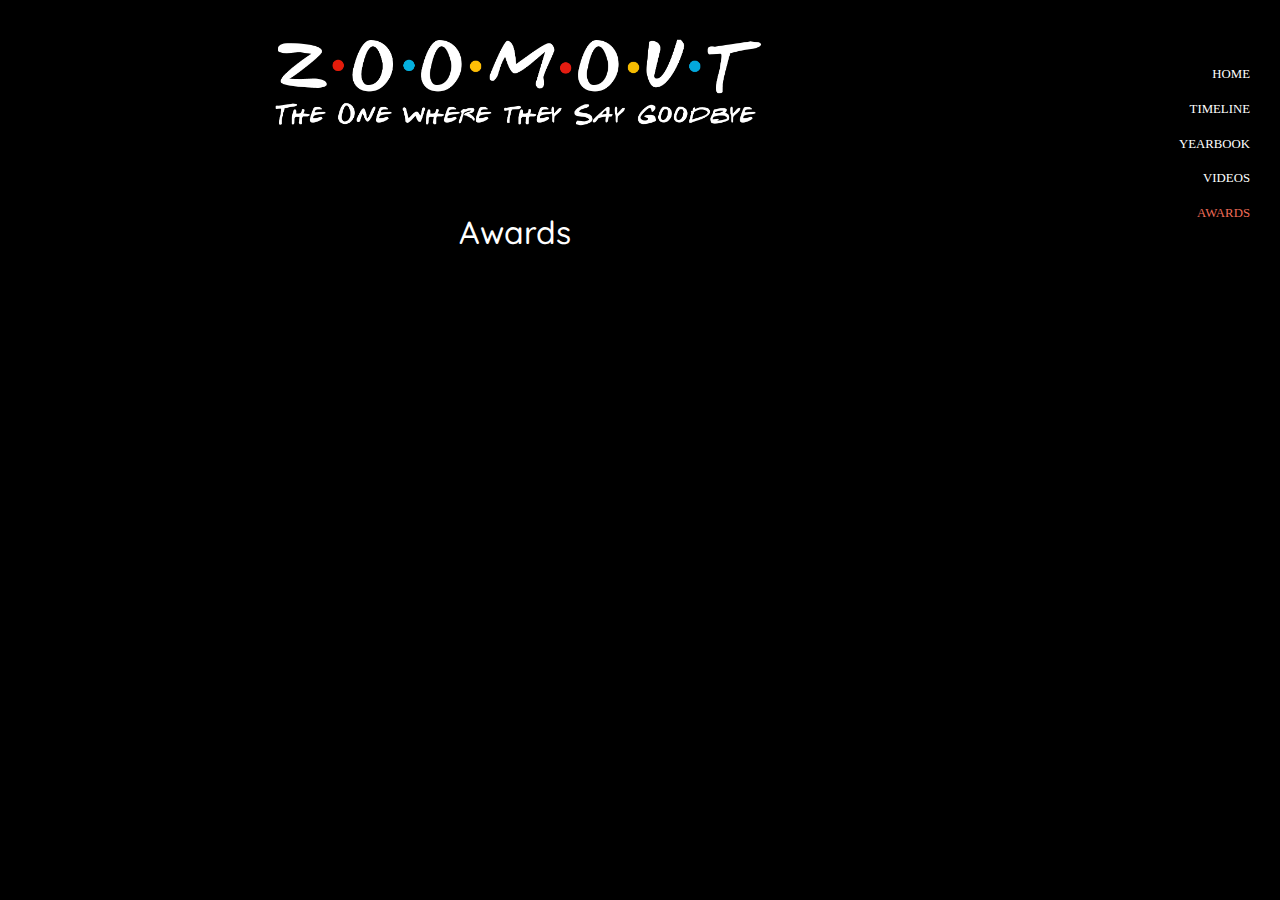
==== commit fe8169b5: ":lipstick: added cdn" ====
--- a/award.html
+++ b/award.html
@@ -12,6 +12,9 @@
       href="https://fonts.googleapis.com/css?family=Quicksand:300,400,500,700,900"
       rel="stylesheet"
     />
+    <!-- bootstrap -->
+    <link href="https://cdn.jsdelivr.net/npm/bootstrap@5.0.2/dist/css/bootstrap.min.css" rel="stylesheet" integrity="sha384-EVSTQN3/azprG1Anm3QDgpJLIm9Nao0Yz1ztcQTwFspd3yD65VohhpuuCOmLASjC" crossorigin="anonymous">
+    
     <link rel="stylesheet" href="fonts/icomoon/style.css" />
 
     <link rel="stylesheet" href="css/bootstrap.min.css" />
@@ -125,9 +128,10 @@
               />
             </div>
           </div>
-          <h2 class="text-white text-center m-5">Videos</h2>
+          <h2 class="text-white text-center m-5">Awards</h2>
           <div class="row align-items-stretch videos">
-            <!-- injecting videos here -->
+            <!-- injecting Awards here -->
+
           </div>
           <div class="row justify-content-center">
             <div class="col-md-12 text-center py-5"></div>
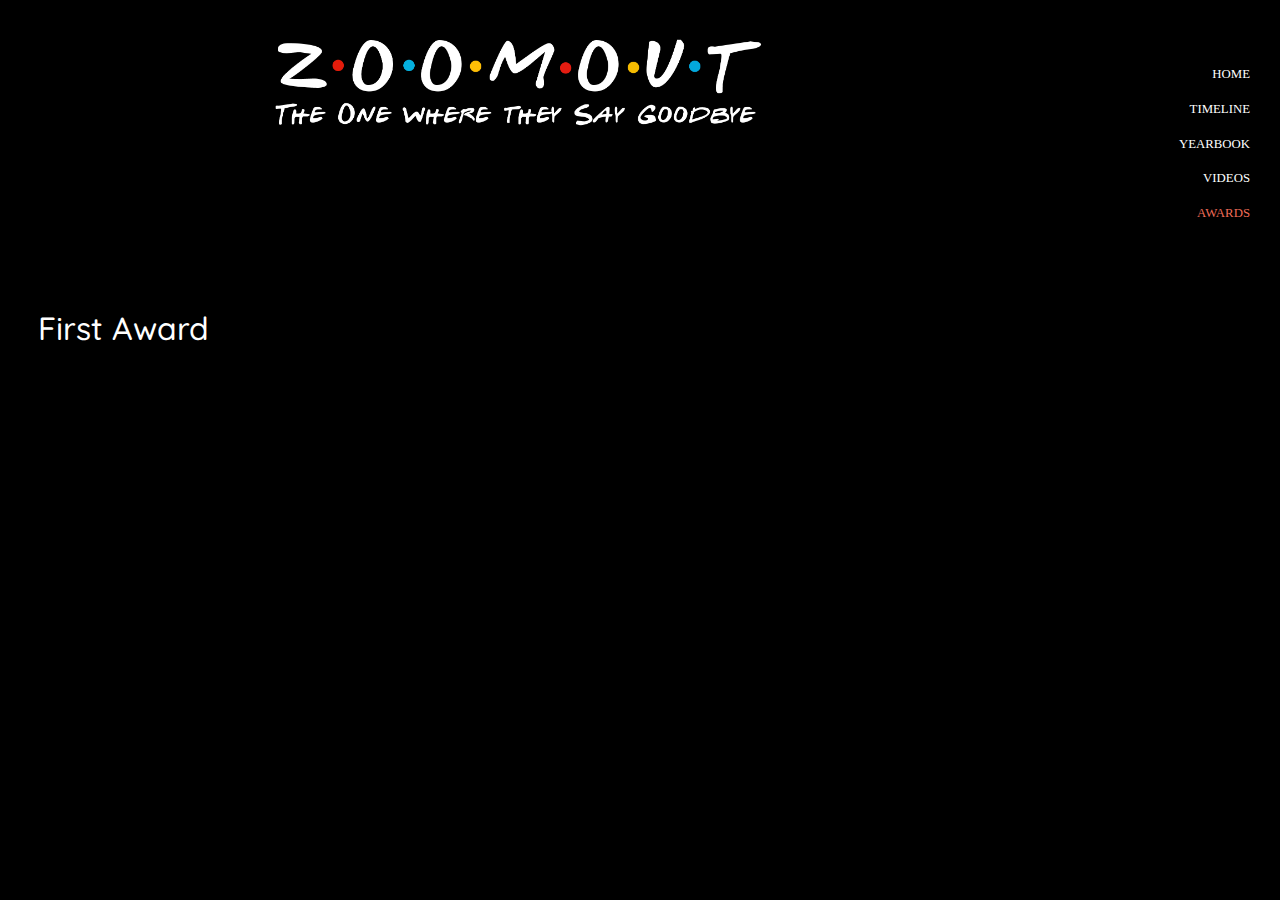
==== commit 86407b76: ":lipstick:" ====
--- a/award.html
+++ b/award.html
@@ -13,8 +13,13 @@
       rel="stylesheet"
     />
     <!-- bootstrap -->
-    <link href="https://cdn.jsdelivr.net/npm/bootstrap@5.0.2/dist/css/bootstrap.min.css" rel="stylesheet" integrity="sha384-EVSTQN3/azprG1Anm3QDgpJLIm9Nao0Yz1ztcQTwFspd3yD65VohhpuuCOmLASjC" crossorigin="anonymous">
-    
+    <link
+      href="https://cdn.jsdelivr.net/npm/bootstrap@5.0.2/dist/css/bootstrap.min.css"
+      rel="stylesheet"
+      integrity="sha384-EVSTQN3/azprG1Anm3QDgpJLIm9Nao0Yz1ztcQTwFspd3yD65VohhpuuCOmLASjC"
+      crossorigin="anonymous"
+    />
+
     <link rel="stylesheet" href="fonts/icomoon/style.css" />
 
     <link rel="stylesheet" href="css/bootstrap.min.css" />
@@ -34,7 +39,11 @@
 
     <!-- ZoomOut CSS & font-->
     <link rel="stylesheet" href="./css/zoomOut.css" />
-    <link href="//db.onlinewebfonts.com/c/0b7d8a39b62b28cf0cfe3cea90b8baa3?family=Gabriel+Weiss'+Friends+Font" rel="stylesheet" type="text/css"/>
+    <link
+      href="//db.onlinewebfonts.com/c/0b7d8a39b62b28cf0cfe3cea90b8baa3?family=Gabriel+Weiss'+Friends+Font"
+      rel="stylesheet"
+      type="text/css"
+    />
 
     <link
       rel="stylesheet"
@@ -112,7 +121,9 @@
             <li>
               <a href="videos.html" class="font-class">Videos</a>
             </li>
-            <li class="active"><a href="award.html" class="font-class">Awards</a></li>
+            <li class="active">
+              <a href="award.html" class="font-class">Awards</a>
+            </li>
           </ul>
         </div>
       </header>
@@ -128,10 +139,18 @@
               />
             </div>
           </div>
-          <h2 class="text-white text-center m-5">Awards</h2>
+          <!-- <h2 class="text-white text-center m-5">Awards</h2> -->
           <div class="row align-items-stretch videos">
             <!-- injecting Awards here -->
 
+            <h2 class="text-white text-center pt-5 m-5" data-aos="fade-up">
+              First Award
+            </h2>
+            <hr
+              class="bg-white"
+              data-aos="fade-right"
+              style="margin-top: -20px"
+            />
           </div>
           <div class="row justify-content-center">
             <div class="col-md-12 text-center py-5"></div>
--- a/css/zoomOut.css
+++ b/css/zoomOut.css
@@ -1,14 +1,13 @@
 .font-class {
   font-family: "Gabriel Weiss' Friends Font";
-   
 }
 
 .my-name {
-    margin-left: 220px;
+  margin-left: 220px;
   position: relative;
   margin-top: 250px;
   color: rgb(255, 255, 255);
- font-size: 150px;
+  font-size: 150px;
   letter-spacing: -10px;
 }
 
@@ -44,31 +43,30 @@
 }
 .domain {
   animation-delay: 5s;
-    color: rgb(153, 150, 150);
-    font-size: 40px;
-    opacity: 0;
-    margin-top: -50px;
-    margin-left: 100px;
-    margin-bottom: 300px;
-    animation: domain-display-animation 2s ease-in-out 2s forwards;
+  color: rgb(153, 150, 150);
+  font-size: 40px;
+  opacity: 0;
+  margin-top: -50px;
+  margin-left: 100px;
+  margin-bottom: 300px;
+  animation: domain-display-animation 2s ease-in-out 2s forwards;
 }
 
-@keyframes domain-display-animation{
-    0%{
-        opacity: 0;
-    }
-    50%{
-        opacity: 0;
-    }
-    90%{
-        opacity: 1;
-        transform: translateY(50px);
-    }
-    100%{
-        opacity: 1;
-        transform: translateY(50px);
-
-    }
+@keyframes domain-display-animation {
+  0% {
+    opacity: 0;
+  }
+  50% {
+    opacity: 0;
+  }
+  90% {
+    opacity: 1;
+    transform: translateY(50px);
+  }
+  100% {
+    opacity: 1;
+    transform: translateY(50px);
+  }
 }
 
 @keyframes name-display-animation {
@@ -85,51 +83,46 @@
   }
 }
 
+@media screen and (max-width: 480px) {
+  .my-name {
+    font-size: 110px;
+  }
 
-@media screen and  (max-width:480px){
+  .domain {
+    font-size: 20px;
+    margin-top: -110px;
+  }
+}
 
-    .my-name{
-        font-size: 110px;
-        
-    }
-    
-    .domain{
-        font-size: 20px;
-        margin-top: -110px;
-    }
-    
-    }
+@media screen and (min-width: 410px) and (max-width: 480px) {
+  .my-name {
+    font-size: 50px;
+  }
 
+  .domain {
+    font-size: 20px;
+    margin-top: -110px;
+  }
+}
 
-    @media screen and (min-width:481px) and  (max-width:768px){
-    
-        .my-name{
-            font-size: 150px;
-            
-        }
-        
-        .domain{
-            font-size: 30px;
-            margin-top: -110px;
-        }
-        
-        
-        }
-    
+@media screen and (min-width: 481px) and (max-width: 768px) {
+  .my-name {
+    font-size: 150px;
+  }
 
-             
-    @media screen and (min-width:768px) and  (max-width:868px){
-    
-        .my-name{
-            font-size: 190px;
-            
-        }
-        
-        .domain{
-            font-size: 30px;
-            margin-top: -150px;
-        } 
-        
-        }
+  .domain {
+    font-size: 30px;
+    margin-top: -110px;
+  }
+}
 
-    +@media screen and (min-width: 1200px) {
+  .my-name {
+    font-size: 121px;
+  }
+
+  .domain {
+    font-size: 30px;
+    margin-top: -100px;
+  }
+}
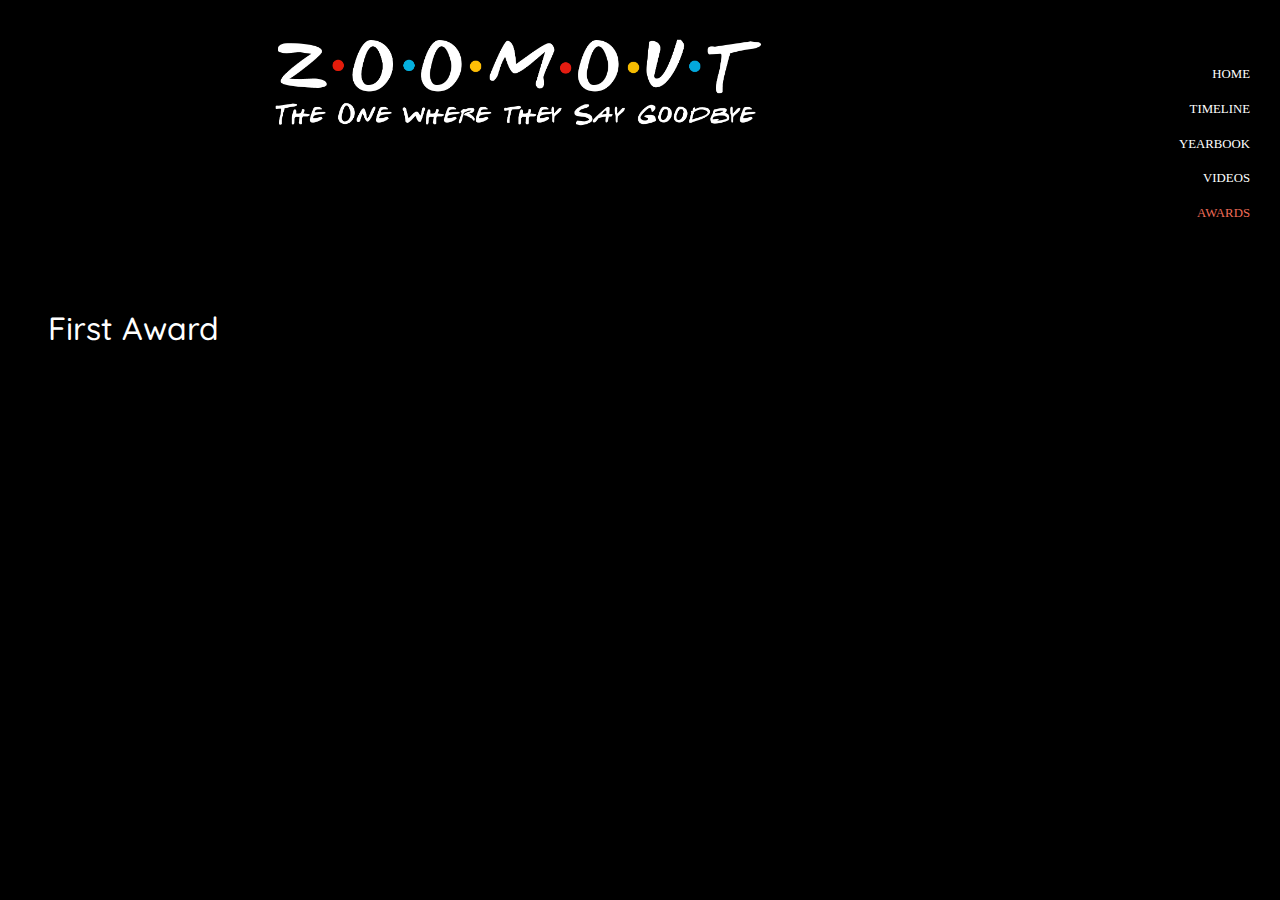
==== commit 502af8ac: "chor: resolve err" ====
--- a/award.html
+++ b/award.html
@@ -55,31 +55,7 @@
   </head>
 
   <body>
-    <!-- <div
-      id="ctr"
-      style="
-        color: white;
-        position: absolute;
-        left: 50%;
-        top: 50%;
-        transform: translate(-50%, -50%);
-        border: 5px solid #d3a304;
-        border-radius: 4px;
-        padding: 10px;
-        text-align: center;
-      "
-    >
-      <img
-        style="width: 60%"
-        ;
-        src="./images/ZoomOut-White.png"
-        style="width: auto"
-      />
-      <p>
-        No matter where you are. Whether its a quarter mile away or half way
-        across the world. We'll always be family.
-      </p>
-    </div> -->
+    
 
     <!-- <div id="message"> -->
     <div class="site-wrap">
@@ -140,7 +116,8 @@
             </div>
           </div>
           <!-- <h2 class="text-white text-center m-5">Awards</h2> -->
-          <div class="row align-items-stretch videos">
+          <div class="container">
+          <div class="row align-items-stretch">
             <!-- injecting Awards here -->
 
             <h2 class="text-white text-center pt-5 m-5" data-aos="fade-up">
@@ -152,6 +129,7 @@
               style="margin-top: -20px"
             />
           </div>
+        </div>
           <div class="row justify-content-center">
             <div class="col-md-12 text-center py-5"></div>
           </div>
--- a/css/zoomOut.css
+++ b/css/zoomOut.css
@@ -1,11 +1,13 @@
 .font-class {
   font-family: "Gabriel Weiss' Friends Font";
+  text-decoration: none;
 }
 
 .my-name {
-  margin-left: 220px;
+  margin-left: 20px;
+  margin-bottom: 40px;
   position: relative;
-  margin-top: 250px;
+  margin-top: 150px;
   color: rgb(255, 255, 255);
   font-size: 150px;
   letter-spacing: -10px;
@@ -21,6 +23,7 @@
 .my-name-letter-8 {
   animation: name-display-animation 1s ease-in-out 1s forwards;
   opacity: 0;
+  font-size: 130px;
 }
 
 .my-name-letter-2 {
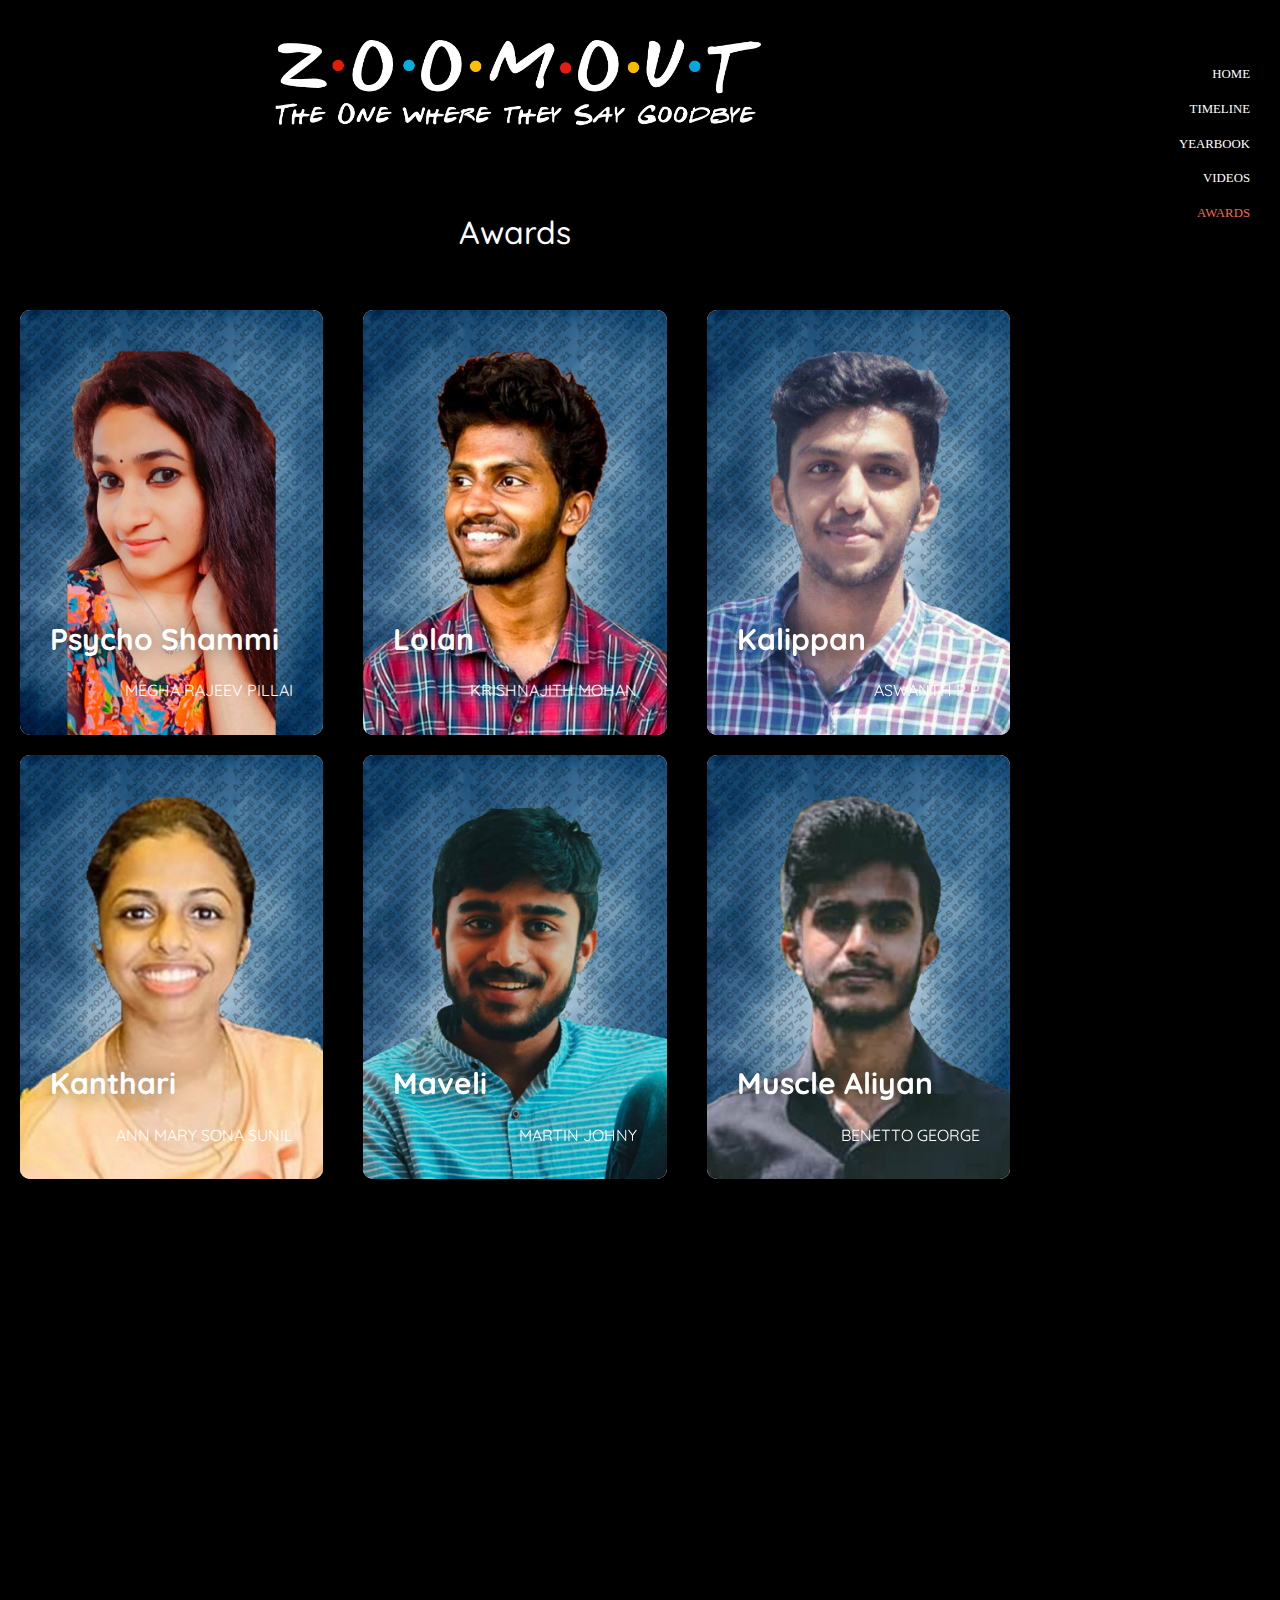
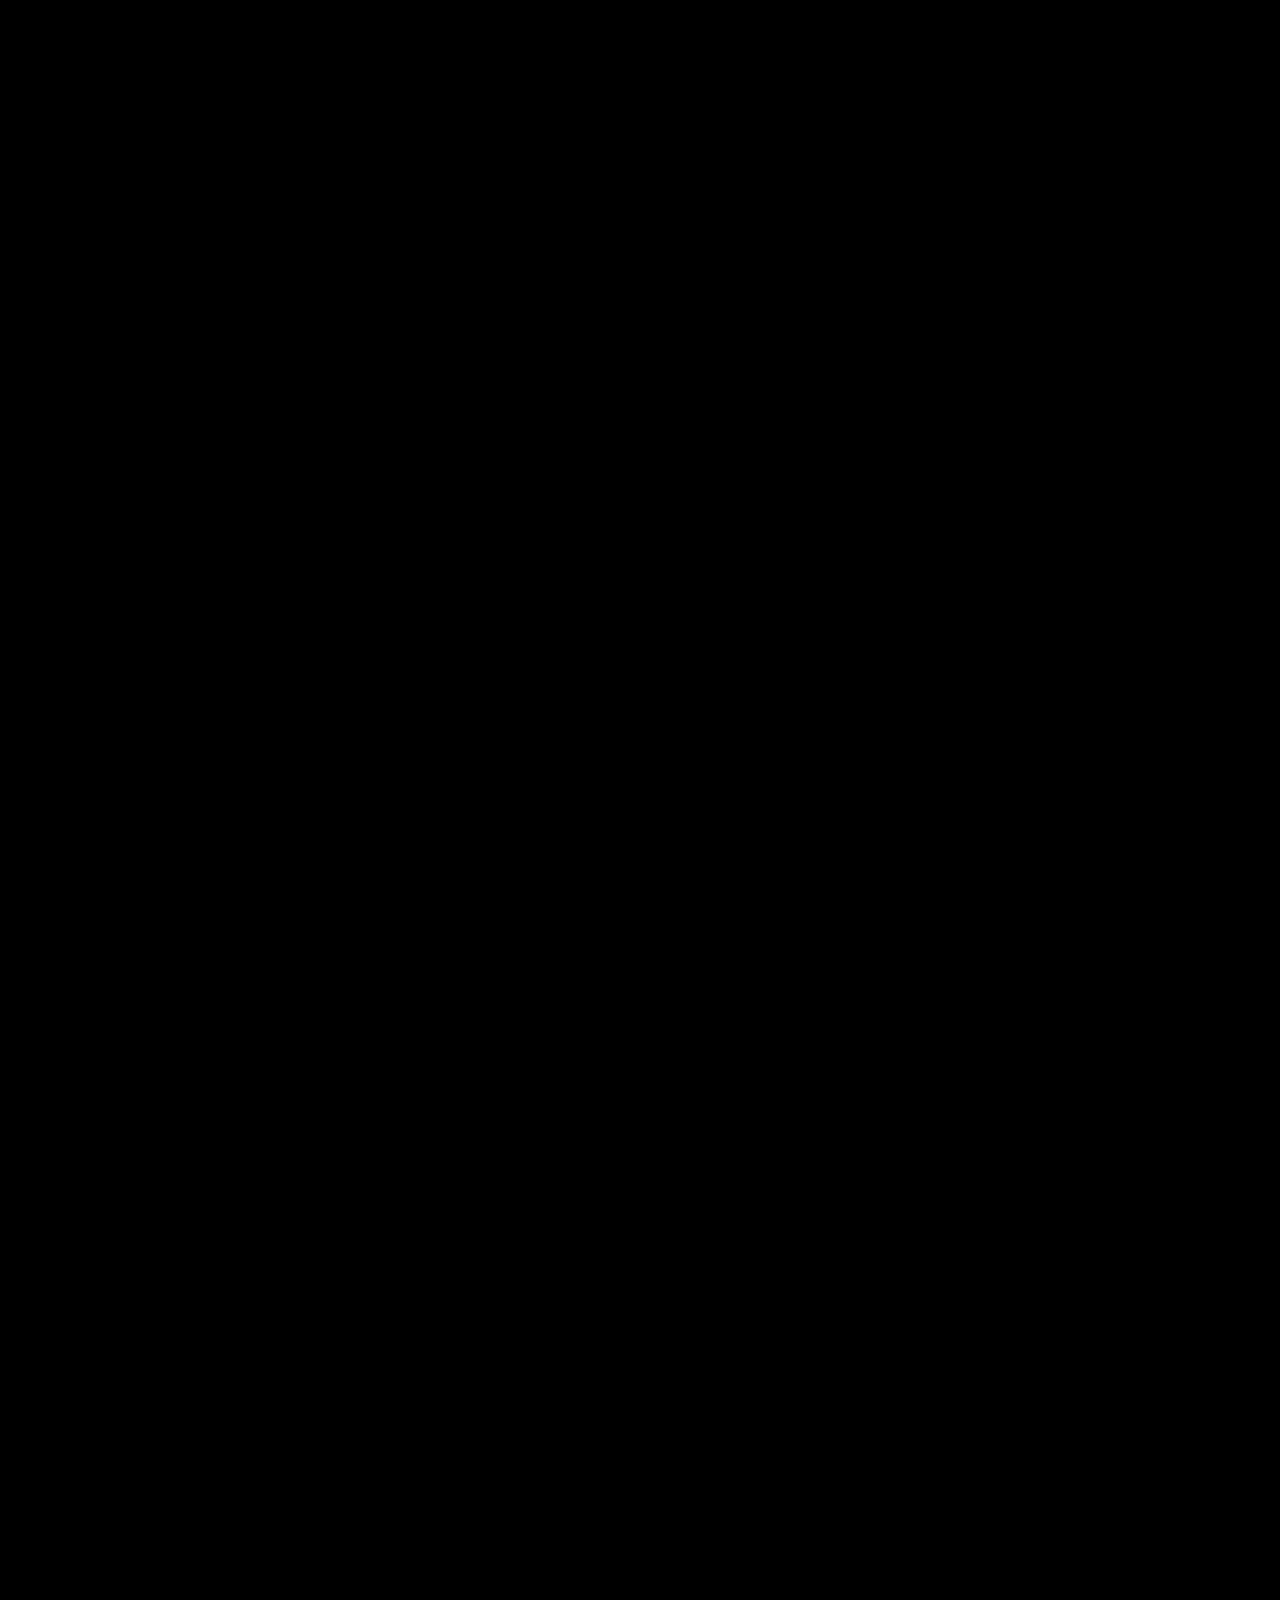
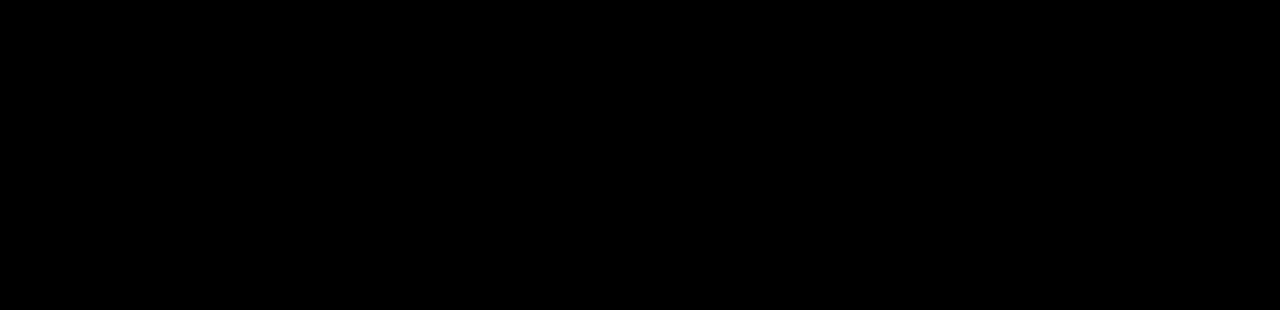
==== commit bc03084e: "chor: update award" ====
--- a/award.html
+++ b/award.html
@@ -36,6 +36,7 @@
     <link rel="stylesheet" href="css/fancybox.min.css" />
 
     <link rel="stylesheet" href="css/style.css" />
+    <link rel="stylesheet" href="./css/styleCard.css" />
 
     <!-- ZoomOut CSS & font-->
     <link rel="stylesheet" href="./css/zoomOut.css" />
@@ -115,19 +116,19 @@
               />
             </div>
           </div>
-          <!-- <h2 class="text-white text-center m-5">Awards</h2> -->
+          <h2 class="text-white text-center m-5">Awards</h2>
           <div class="container">
-          <div class="row align-items-stretch">
+          <div class="row align-items-stretch award">
             <!-- injecting Awards here -->
 
-            <h2 class="text-white text-center pt-5 m-5" data-aos="fade-up">
+            <!-- <h2 class="text-white text-center pt-5 m-5" data-aos="fade-up">
               First Award
             </h2>
             <hr
               class="bg-white"
               data-aos="fade-right"
               style="margin-top: -20px"
-            />
+            /> -->
           </div>
         </div>
           <div class="row justify-content-center">
--- a/fonts/flaticon/font/flaticon.css
+++ b/fonts/flaticon/font/flaticon.css
@@ -10,7 +10,7 @@
        url("./Flaticon.woff2") format("woff2"),
        url("./Flaticon.woff") format("woff"),
        url("./Flaticon.ttf") format("truetype"),
-       url("./GABRWFFR.TTF") format("truetype"),
+       /* url("./GABRWFFR.TTF") format("truetype"), */
        url("./Flaticon.svg#Flaticon") format("svg");
   font-weight: normal;
   font-style: normal;
--- a/css/styleCard.css
+++ b/css/styleCard.css
@@ -0,0 +1,63 @@
+.profile-card-2 {
+  background-color: #fff;
+  box-shadow: 0px 0px 25px rgba(0, 0, 0, 0.1);
+  background-position: center;
+
+  overflow: hidden;
+  position: relative;
+  margin: 10px auto;
+  cursor: pointer;
+  border-radius: 10px;
+}
+
+.profile-card-2 img {
+  transition: all linear 0.25s;
+}
+
+.profile-card-2 .profile-name {
+  position: absolute;
+  left: 30px;
+  bottom: 70px;
+  font-size: 30px;
+  color: #fff;
+  text-shadow: 0px 0px 20px rgba(0, 0, 0, 0.5);
+  font-weight: bold;
+  transition: all linear 0.25s;
+}
+
+.profile-card-2 .profile-icons {
+  position: absolute;
+  bottom: 30px;
+  right: 30px;
+  color: #fff;
+  transition: all linear 0.25s;
+}
+
+.profile-card-2 .profile-username {
+  position: absolute;
+  bottom: 50px;
+  left: 30px;
+  color: #fff;
+  font-size: 13px;
+  transition: all linear 0.25s;
+}
+
+.profile-card-2 .profile-icons .fa {
+  margin: 5px;
+}
+
+.profile-card-2:hover img {
+  filter: grayscale(100%);
+}
+
+.profile-card-2:hover .profile-name {
+  bottom: 80px;
+}
+
+.profile-card-2:hover .profile-username {
+  bottom: 60px;
+}
+
+.profile-card-2:hover .profile-icons {
+  right: 40px;
+}
--- a/css/zoomOut.css
+++ b/css/zoomOut.css
@@ -1,5 +1,7 @@
+@import url("//db.onlinewebfonts.com/c/0b7d8a39b62b28cf0cfe3cea90b8baa3?family=Gabriel+Weiss'+Friends+Font");
+
 .font-class {
-  font-family: "Gabriel Weiss' Friends Font";
+  font-family: "Gabriel Weiss' Friends Font" !important;
   text-decoration: none;
 }
 
@@ -86,31 +88,60 @@
   }
 }
 
-@media screen and (max-width: 480px) {
+@media screen and (min-width: 340px) {
   .my-name {
-    font-size: 110px;
+    font-size: 10px !important;
+    margin-bottom: 60px;
   }
 
   .domain {
-    font-size: 20px;
+    font-size: 10px;
     margin-top: -110px;
+    margin-left: 0;
+    /* letter-spacing: 0px; */
   }
+
+  .my-name-letter-1,
+.my-name-letter-2,
+.my-name-letter-3,
+.my-name-letter-4,
+.my-name-letter-5,
+.my-name-letter-6,
+.my-name-letter-7,
+.my-name-letter-8 {
+  font-size: 20px;
+
+  letter-spacing: 5px;
+}
 }
 
-@media screen and (min-width: 410px) and (max-width: 480px) {
-  .my-name {
-    font-size: 50px;
+@media screen and (min-width: 412px) {
+  /* .my-name {
+    font-size: 10px !important;
+  } */
+
+  .domain {
+    font-size: 10px;
+    margin-top: -110px;
+    margin-left: 0;
   }
 
-  .domain {
-    font-size: 20px;
-    margin-top: -110px;
-  }
+  .my-name-letter-1,
+.my-name-letter-2,
+.my-name-letter-3,
+.my-name-letter-4,
+.my-name-letter-5,
+.my-name-letter-6,
+.my-name-letter-7,
+.my-name-letter-8 {
+  font-size: 40px;
+  letter-spacing: 5px;
+}
 }
 
 @media screen and (min-width: 481px) and (max-width: 768px) {
   .my-name {
-    font-size: 150px;
+    font-size: 70px !important;
   }
 
   .domain {
@@ -119,13 +150,48 @@
   }
 }
 
-@media screen and (min-width: 1200px) {
+@media screen and (min-width: 769px) and (max-width: 1100px) {
   .my-name {
-    font-size: 121px;
+    font-size: 120px !important;
   }
 
   .domain {
     font-size: 30px;
-    margin-top: -100px;
+    margin-top: -110px;
+  }
+  .my-name-letter-1,
+  .my-name-letter-2,
+  .my-name-letter-3,
+  .my-name-letter-4,
+  .my-name-letter-5,
+  .my-name-letter-6,
+  .my-name-letter-7,
+  .my-name-letter-8 {
+    font-size: 45px;
+  
+    letter-spacing: 5px;
   }
 }
+
+@media screen and (min-width: 1101px){
+  .my-name {
+    font-size: 120px !important;
+  }
+
+  .domain {
+    font-size: 30px;
+    margin-top: -110px;
+  }
+  .my-name-letter-1,
+  .my-name-letter-2,
+  .my-name-letter-3,
+  .my-name-letter-4,
+  .my-name-letter-5,
+  .my-name-letter-6,
+  .my-name-letter-7,
+  .my-name-letter-8 {
+    font-size: 75px;
+  
+    letter-spacing: 5px;
+  }
+}
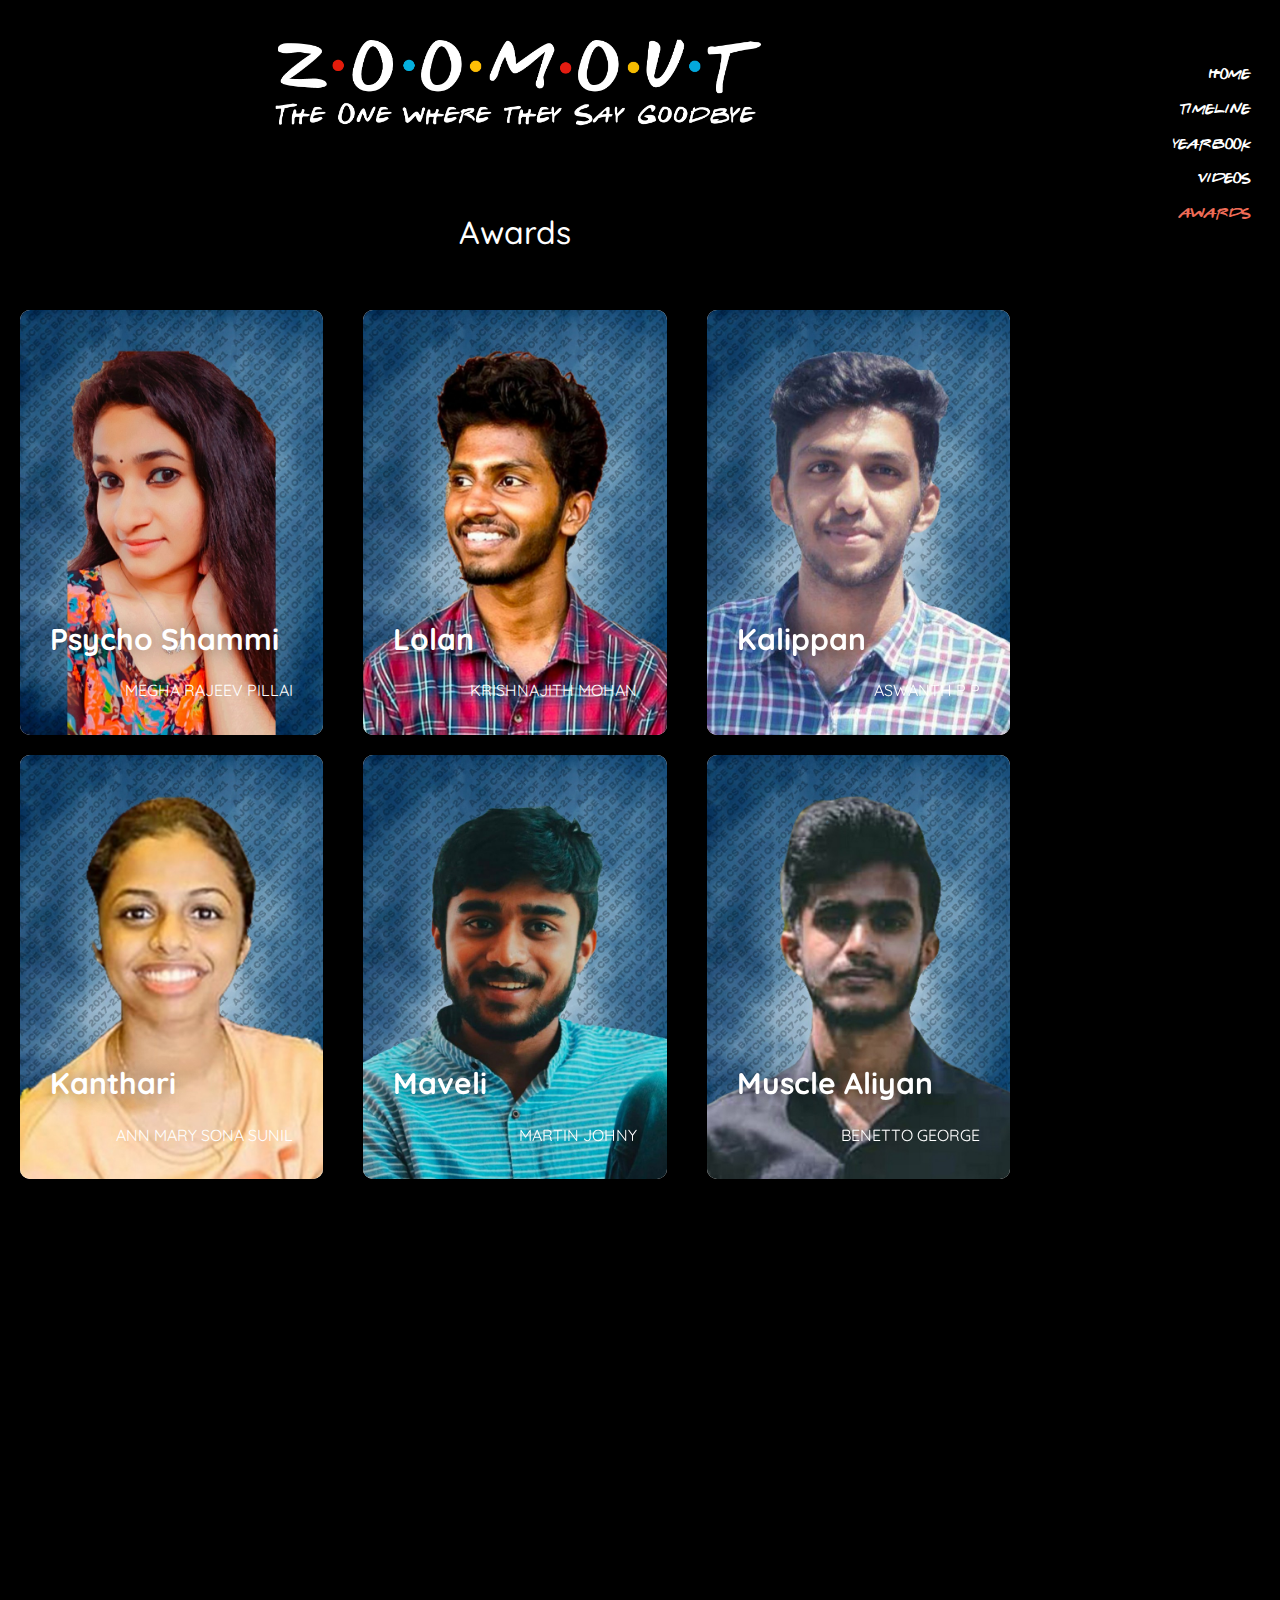
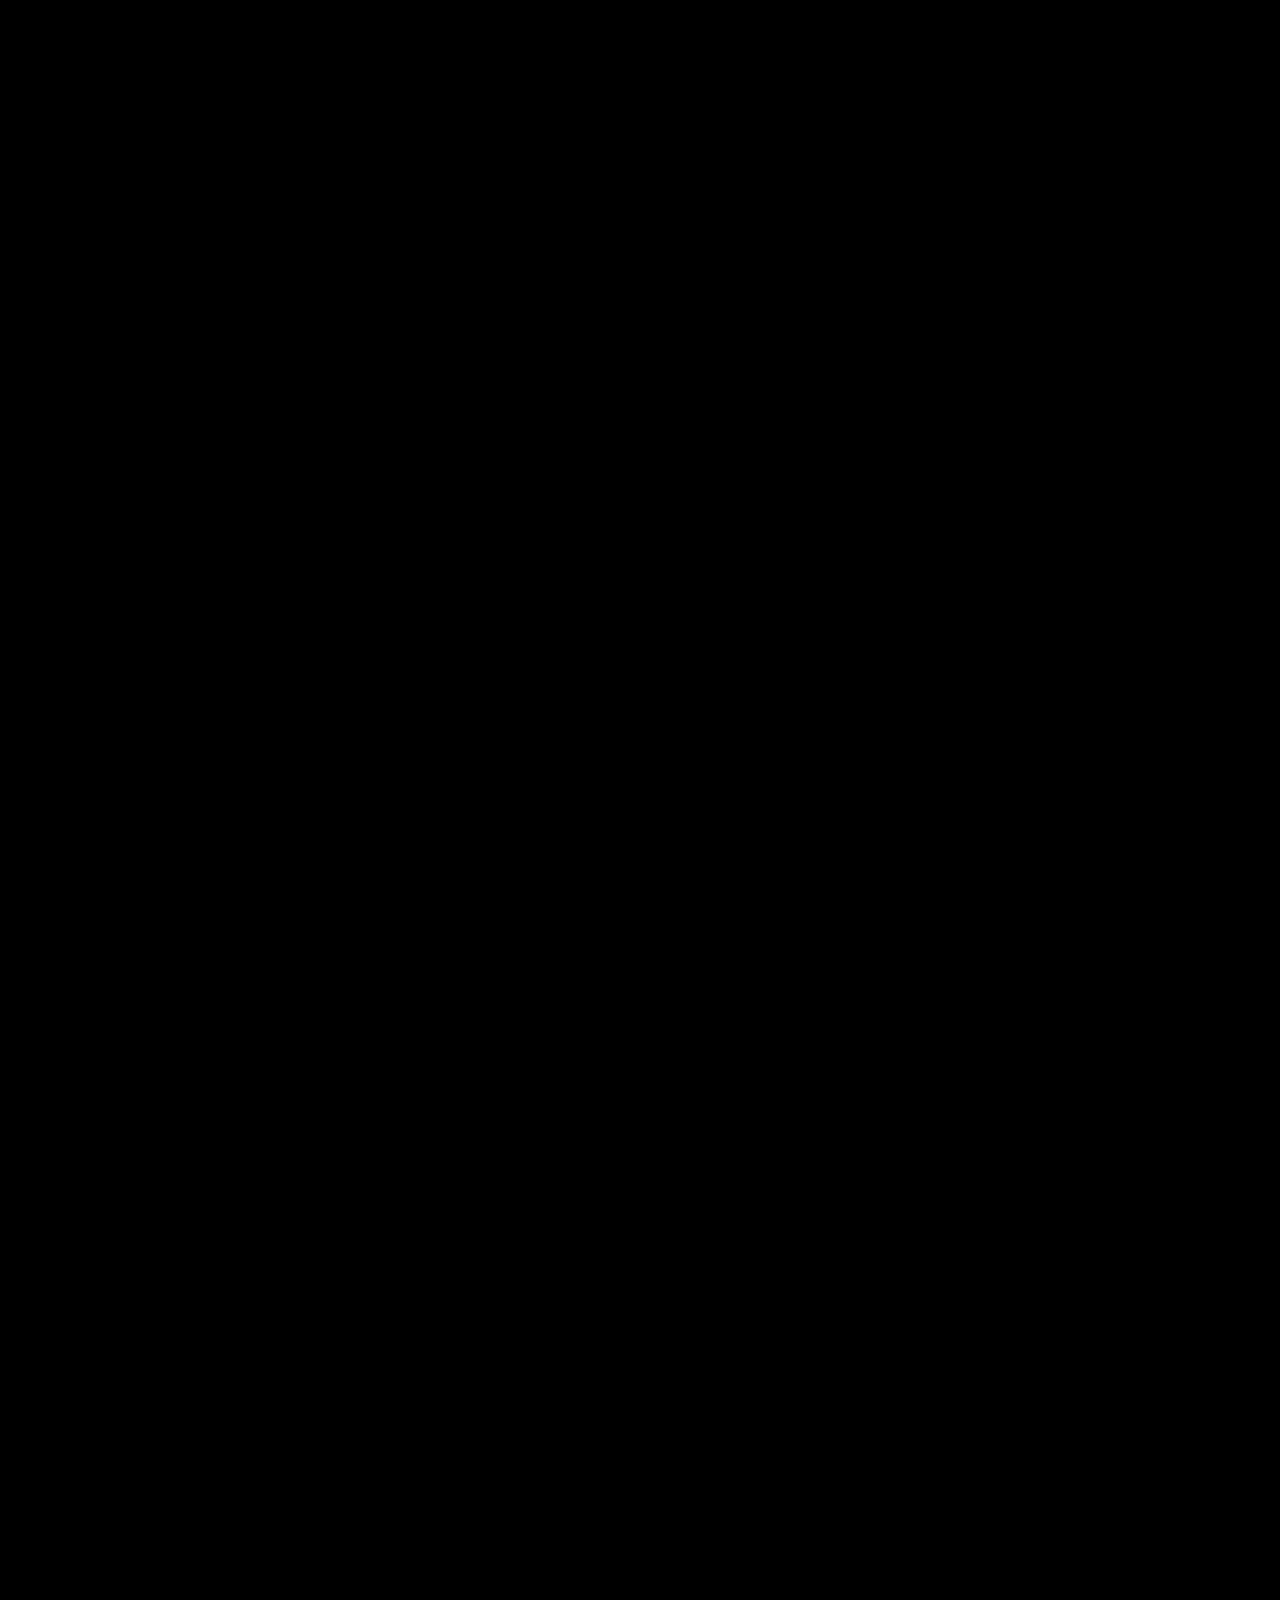
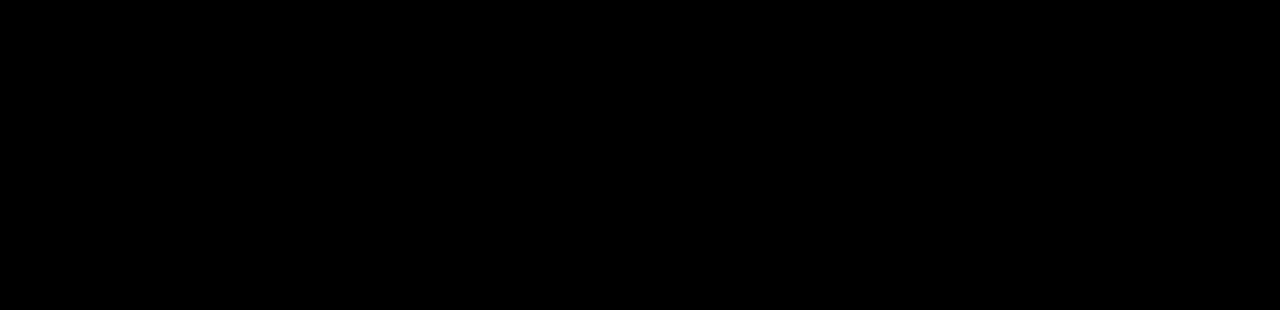
==== commit b893cad2: "chor: update font" ====
--- a/award.html
+++ b/award.html
@@ -40,11 +40,12 @@
 
     <!-- ZoomOut CSS & font-->
     <link rel="stylesheet" href="./css/zoomOut.css" />
-    <link
+    <!-- <link
       href="//db.onlinewebfonts.com/c/0b7d8a39b62b28cf0cfe3cea90b8baa3?family=Gabriel+Weiss'+Friends+Font"
       rel="stylesheet"
       type="text/css"
-    />
+    /> -->
+    <link rel="stylesheet" href="./fonts/gabriel/gabriel.css">
 
     <link
       rel="stylesheet"
--- a/css/zoomOut.css
+++ b/css/zoomOut.css
@@ -152,7 +152,7 @@
 
 @media screen and (min-width: 769px) and (max-width: 1100px) {
   .my-name {
-    font-size: 120px !important;
+    font-size: 110px !important;
   }
 
   .domain {
@@ -175,7 +175,7 @@
 
 @media screen and (min-width: 1101px){
   .my-name {
-    font-size: 120px !important;
+    font-size: 110px !important;
   }
 
   .domain {
--- a/fonts/gabriel/gabriel.css
+++ b/fonts/gabriel/gabriel.css
@@ -0,0 +1,8 @@
+@font-face {
+  font-family: "Gabriel Weiss' Friends Font";
+  src: url("./0b7d8a39b62b28cf0cfe3cea90b8baa3.woff2") format("woff2"),
+       url("./0b7d8a39b62b28cf0cfe3cea90b8baa3.woff") format("woff"),
+       url("./0b7d8a39b62b28cf0cfe3cea90b8baa3.ttf") format("truetype");
+  font-weight: normal;
+  font-style: normal;
+}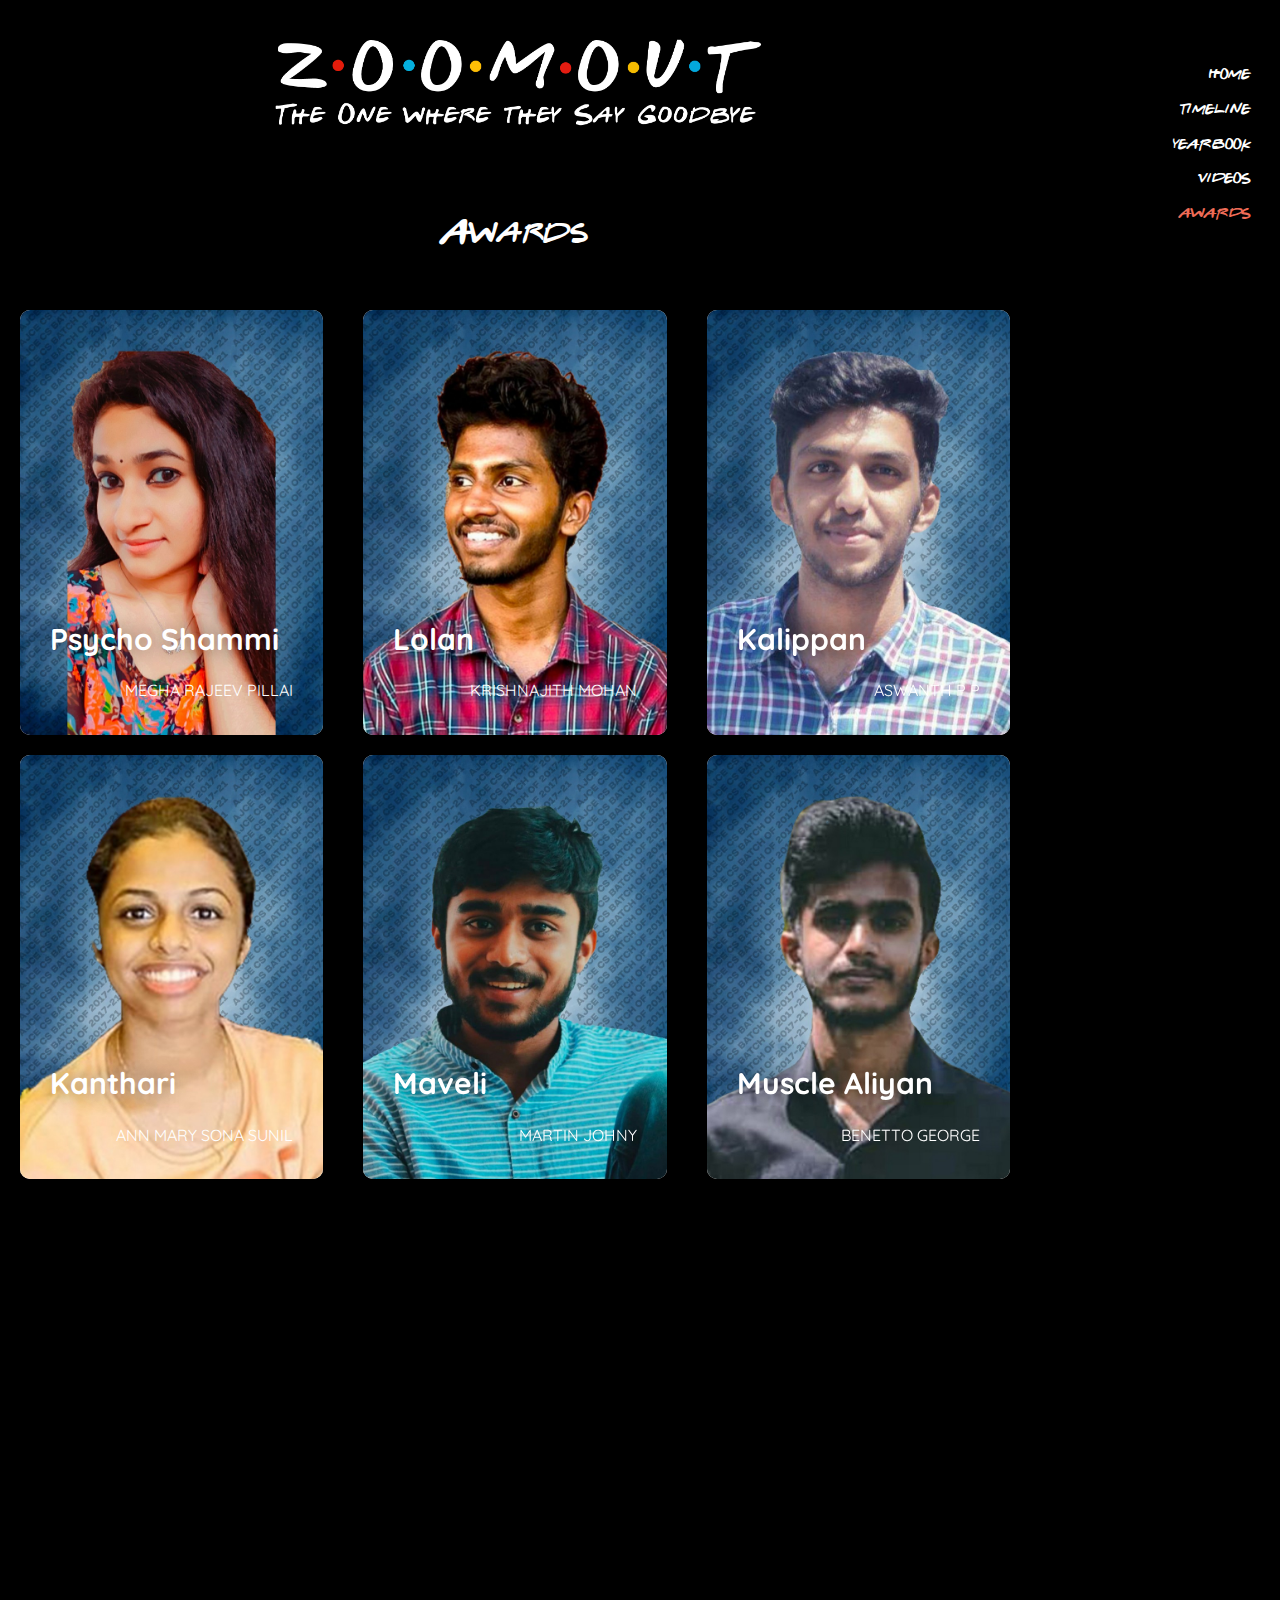
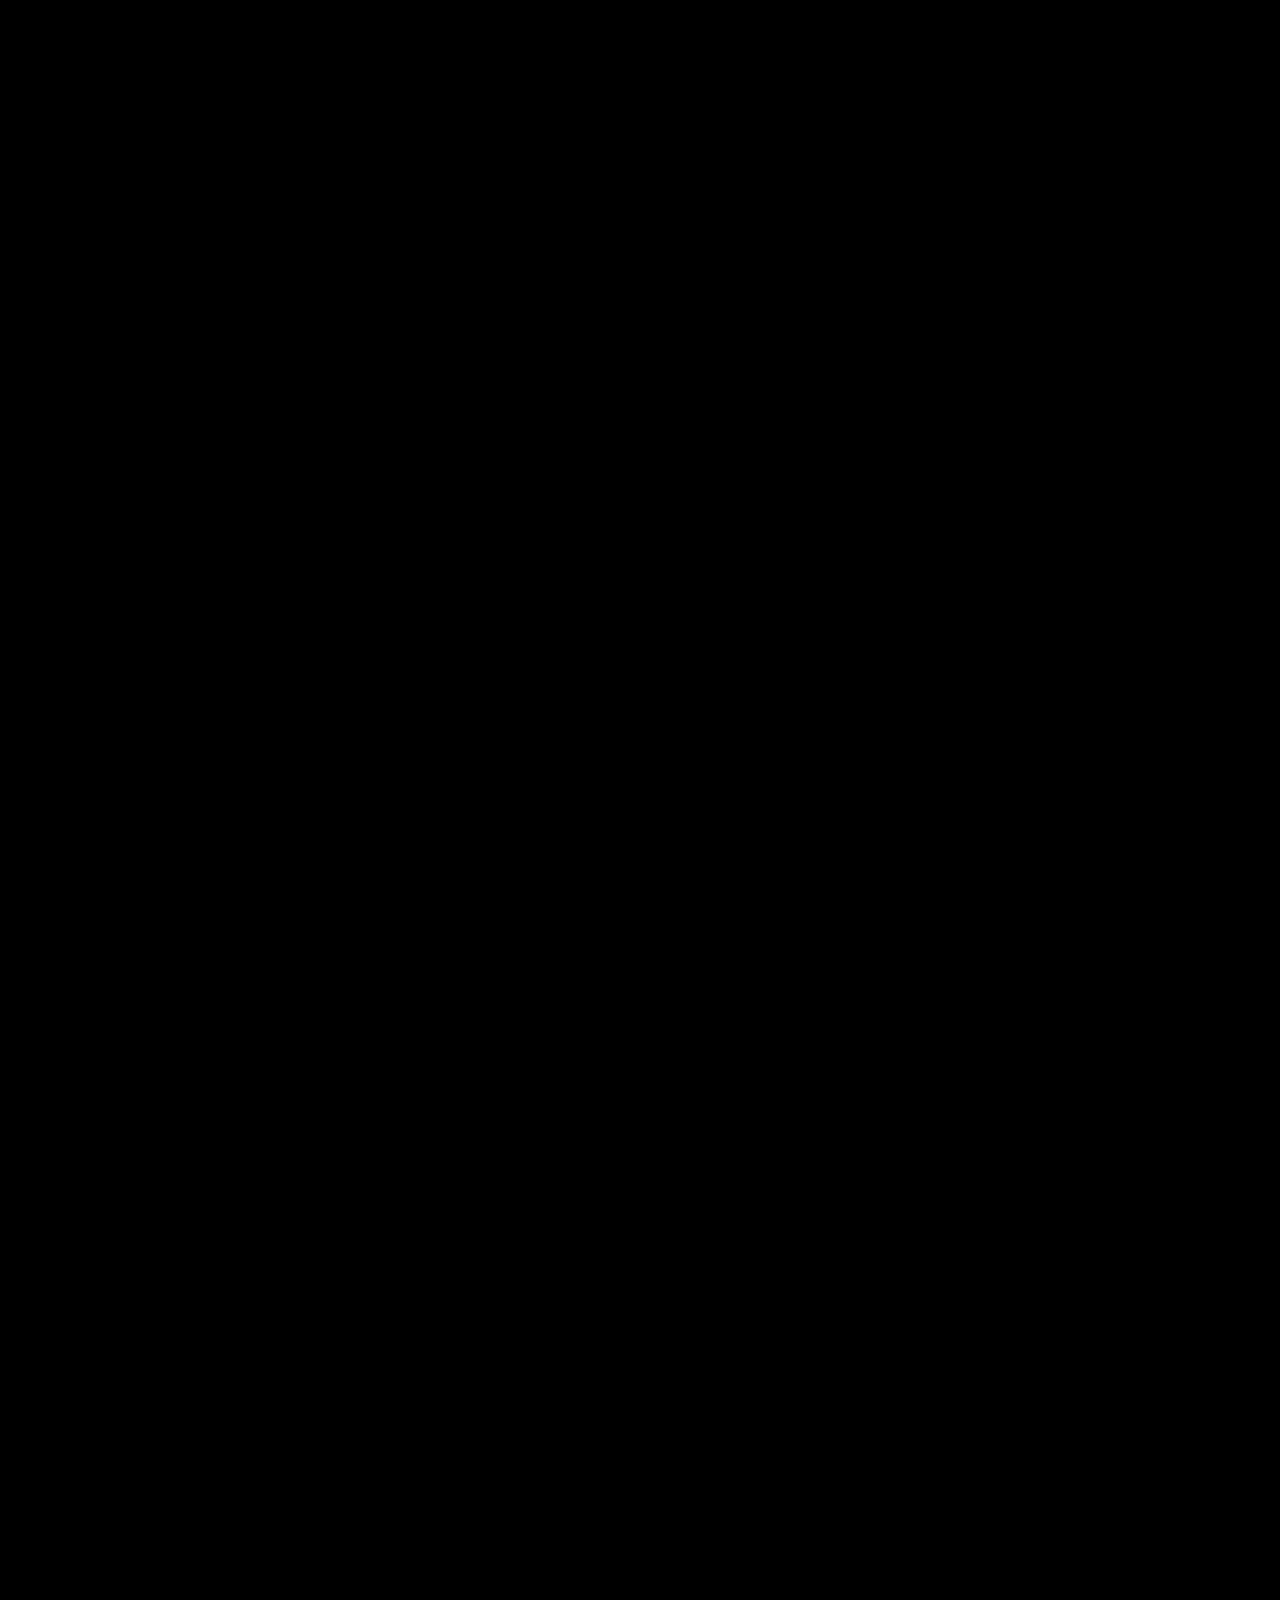
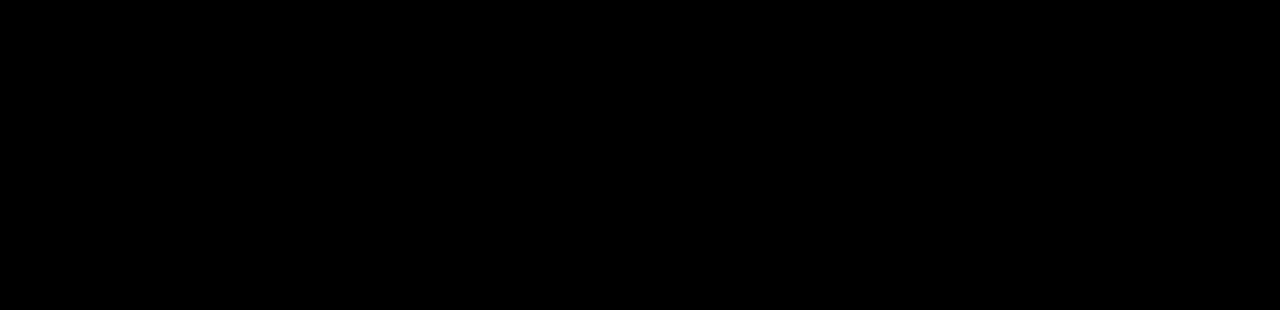
==== commit fe0cfabb: "chor: update font" ====
--- a/award.html
+++ b/award.html
@@ -117,7 +117,7 @@
               />
             </div>
           </div>
-          <h2 class="text-white text-center m-5">Awards</h2>
+          <h2 class="text-white text-center m-5 font-class">Awards</h2>
           <div class="container">
           <div class="row align-items-stretch award">
             <!-- injecting Awards here -->
--- a/css/zoomOut.css
+++ b/css/zoomOut.css
@@ -1,4 +1,4 @@
-@import url("//db.onlinewebfonts.com/c/0b7d8a39b62b28cf0cfe3cea90b8baa3?family=Gabriel+Weiss'+Friends+Font");
+/* @import url("//db.onlinewebfonts.com/c/0b7d8a39b62b28cf0cfe3cea90b8baa3?family=Gabriel+Weiss'+Friends+Font"); */
 
 .font-class {
   font-family: "Gabriel Weiss' Friends Font" !important;
@@ -110,7 +110,6 @@
 .my-name-letter-7,
 .my-name-letter-8 {
   font-size: 20px;
-
   letter-spacing: 5px;
 }
 }
@@ -168,7 +167,6 @@
   .my-name-letter-7,
   .my-name-letter-8 {
     font-size: 45px;
-  
     letter-spacing: 5px;
   }
 }
@@ -191,7 +189,6 @@
   .my-name-letter-7,
   .my-name-letter-8 {
     font-size: 75px;
-  
     letter-spacing: 5px;
   }
 }
